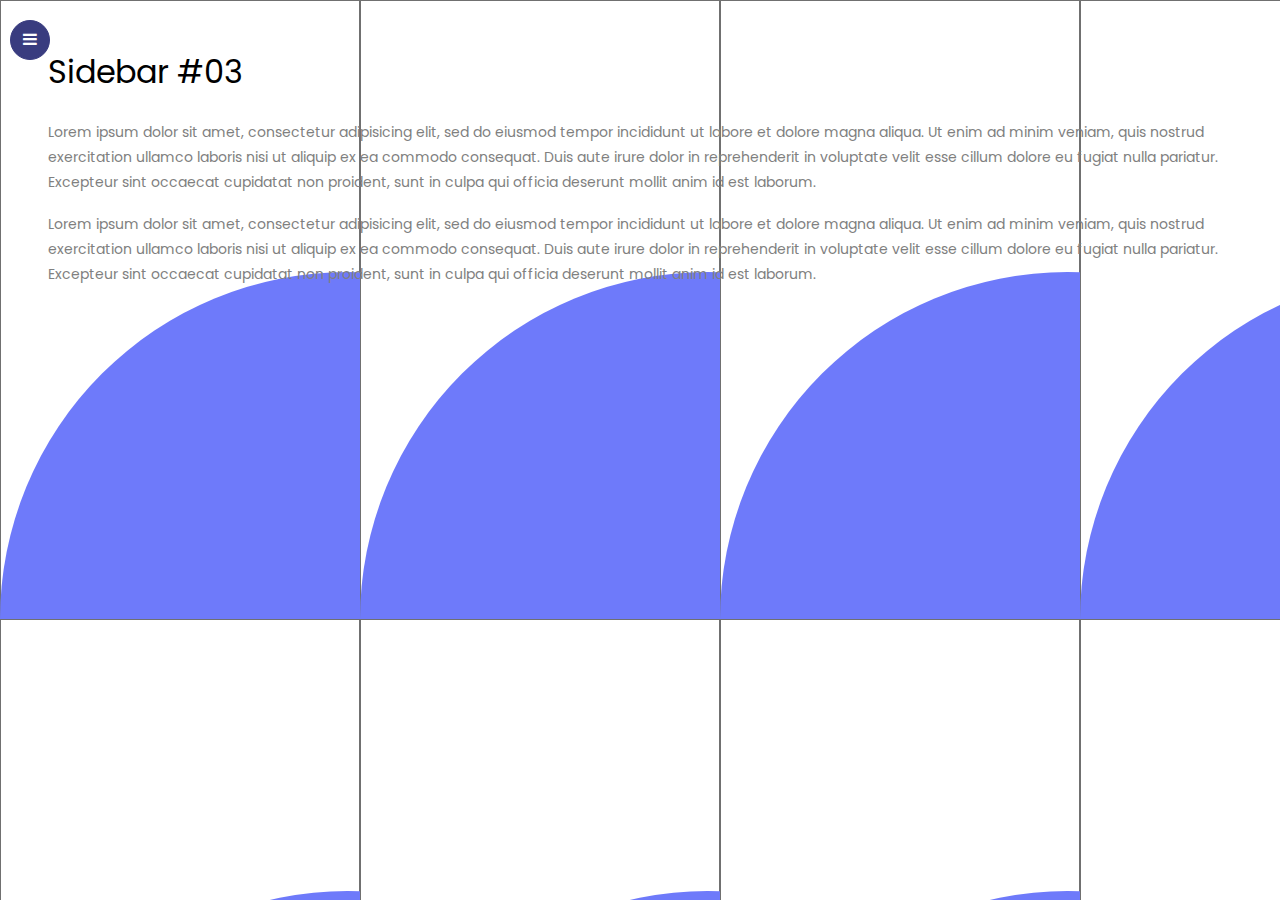
==== index.html @ e02fd2fc "Fixed background image" ====
<!doctype html>
<html lang="en">
	<head>
  		<title>Contact Detection</title>
		<meta charset="utf-8">
		<meta name="viewport" content="width=device-width, initial-scale=1, shrink-to-fit=no">

		<link href="https://fonts.googleapis.com/css?family=Poppins:300,400,500,600,700,800,900" rel="stylesheet">
			
		<link rel="stylesheet" href="https://stackpath.bootstrapcdn.com/font-awesome/4.7.0/css/font-awesome.min.css">
		<link rel="stylesheet" href="css/style.css">
  	</head>
  	<body >
		<div class="wrapper d-flex align-items-stretch">
			<nav id="sidebar" class="active">
				<div class="custom-menu">
					<button type="button" id="sidebarCollapse" class="btn btn-primary">
						<i class="fa fa-bars"></i>
						<span class="sr-only">Toggle Menu</span>
					</button>
				</div>
				<div class="p-4">
					<h1><a href="index.html" class="logo">Flash</a></h1>
					<ul class="list-unstyled components mb-5">
						<li class="active">
							<a href="#"><span class="fa fa-home mr-3"></span> Advisories </a>
						</li>
						<li>
							<a href="#"><span class="fa fa-user mr-3"></span> Check Contact</a>
						</li>
						<li>
						<a href="#"><span class="fa fa-briefcase mr-3"></span> Testing Eligibility </a>
						</li>
						<li>
						<a href="#"><span class="fa fa-sticky-note mr-3"></span> Follow up</a>
						</li>
						<li>
						<a href="#"><span class="fa fa-paper-plane mr-3"></span> About </a>
						</li>
					</ul>
					<div class="footer">
						<p><!-- Link back to Colorlib can't be removed. Template is licensed under CC BY 3.0. -->
								Copyright &copy;<script>document.write(new Date().getFullYear());</script> All rights reserved | This template is made with <i class="icon-heart" aria-hidden="true"></i> by <a href="https://colorlib.com" target="_blank">Colorlib.com</a>
								<!-- Link back to Colorlib can't be removed. Template is licensed under CC BY 3.0. --></p>
					</div>
				</div>
			</nav>

			<!-- Page Content  -->
			<div id="content" class="p-4 p-md-5 pt-5">
				<h2 class="mb-4">Sidebar #03</h2>
				<p>Lorem ipsum dolor sit amet, consectetur adipisicing elit, sed do eiusmod tempor incididunt ut labore et dolore magna aliqua. Ut enim ad minim veniam, quis nostrud exercitation ullamco laboris nisi ut aliquip ex ea commodo consequat. Duis aute irure dolor in reprehenderit in voluptate velit esse cillum dolore eu fugiat nulla pariatur. Excepteur sint occaecat cupidatat non proident, sunt in culpa qui officia deserunt mollit anim id est laborum.</p>
				<p>Lorem ipsum dolor sit amet, consectetur adipisicing elit, sed do eiusmod tempor incididunt ut labore et dolore magna aliqua. Ut enim ad minim veniam, quis nostrud exercitation ullamco laboris nisi ut aliquip ex ea commodo consequat. Duis aute irure dolor in reprehenderit in voluptate velit esse cillum dolore eu fugiat nulla pariatur. Excepteur sint occaecat cupidatat non proident, sunt in culpa qui officia deserunt mollit anim id est laborum.</p>
			</div>
		</div>

		<script src="js/jquery.min.js"></script>
		<script src="js/popper.js"></script>
		<script src="js/bootstrap.min.js"></script>
		<script src="js/main.js"></script>
  	</body>
</html>
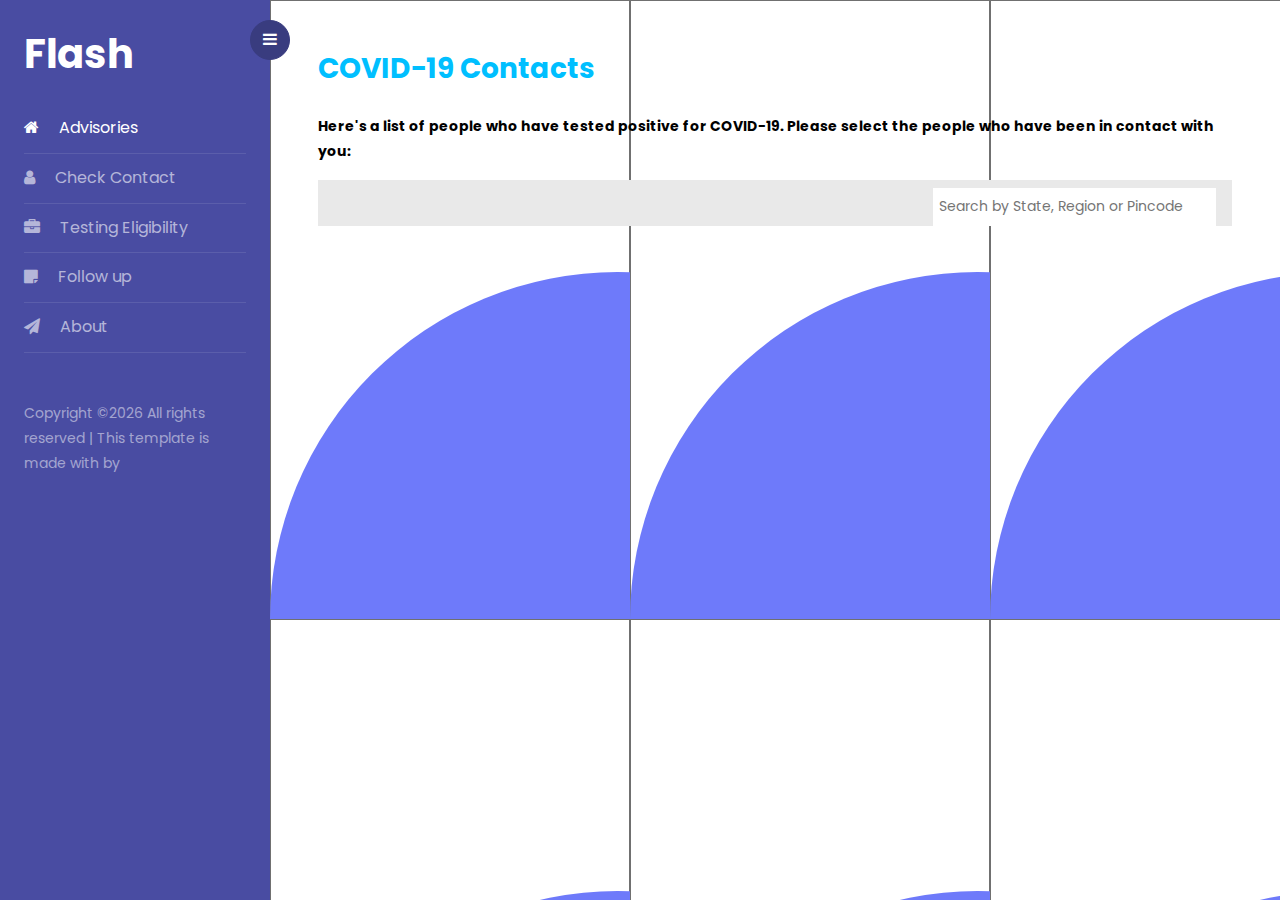
==== commit f2a61e3d: "Search" ====
--- a/index.html
+++ b/index.html
@@ -12,7 +12,7 @@
   	</head>
   	<body >
 		<div class="wrapper d-flex align-items-stretch">
-			<nav id="sidebar" class="active">
+			<nav id="sidebar" class="inactive">
 				<div class="custom-menu">
 					<button type="button" id="sidebarCollapse" class="btn btn-primary">
 						<i class="fa fa-bars"></i>
@@ -48,9 +48,11 @@
 
 			<!-- Page Content  -->
 			<div id="content" class="p-4 p-md-5 pt-5">
-				<h2 class="mb-4">Sidebar #03</h2>
-				<p>Lorem ipsum dolor sit amet, consectetur adipisicing elit, sed do eiusmod tempor incididunt ut labore et dolore magna aliqua. Ut enim ad minim veniam, quis nostrud exercitation ullamco laboris nisi ut aliquip ex ea commodo consequat. Duis aute irure dolor in reprehenderit in voluptate velit esse cillum dolore eu fugiat nulla pariatur. Excepteur sint occaecat cupidatat non proident, sunt in culpa qui officia deserunt mollit anim id est laborum.</p>
-				<p>Lorem ipsum dolor sit amet, consectetur adipisicing elit, sed do eiusmod tempor incididunt ut labore et dolore magna aliqua. Ut enim ad minim veniam, quis nostrud exercitation ullamco laboris nisi ut aliquip ex ea commodo consequat. Duis aute irure dolor in reprehenderit in voluptate velit esse cillum dolore eu fugiat nulla pariatur. Excepteur sint occaecat cupidatat non proident, sunt in culpa qui officia deserunt mollit anim id est laborum.</p>
+				<h3 class="mb-4" style="color:deepskyblue;font-weight:bold">COVID-19 Contacts</h3>
+				<p style="font-weight:bold;color:black">Here's a list of people who have tested positive for COVID-19. Please select the people who have been in contact with you:</p>
+				<div class="topnav">
+  <input type="text" placeholder="Search by State, Region or Pincode">
+</div>
 			</div>
 		</div>
 
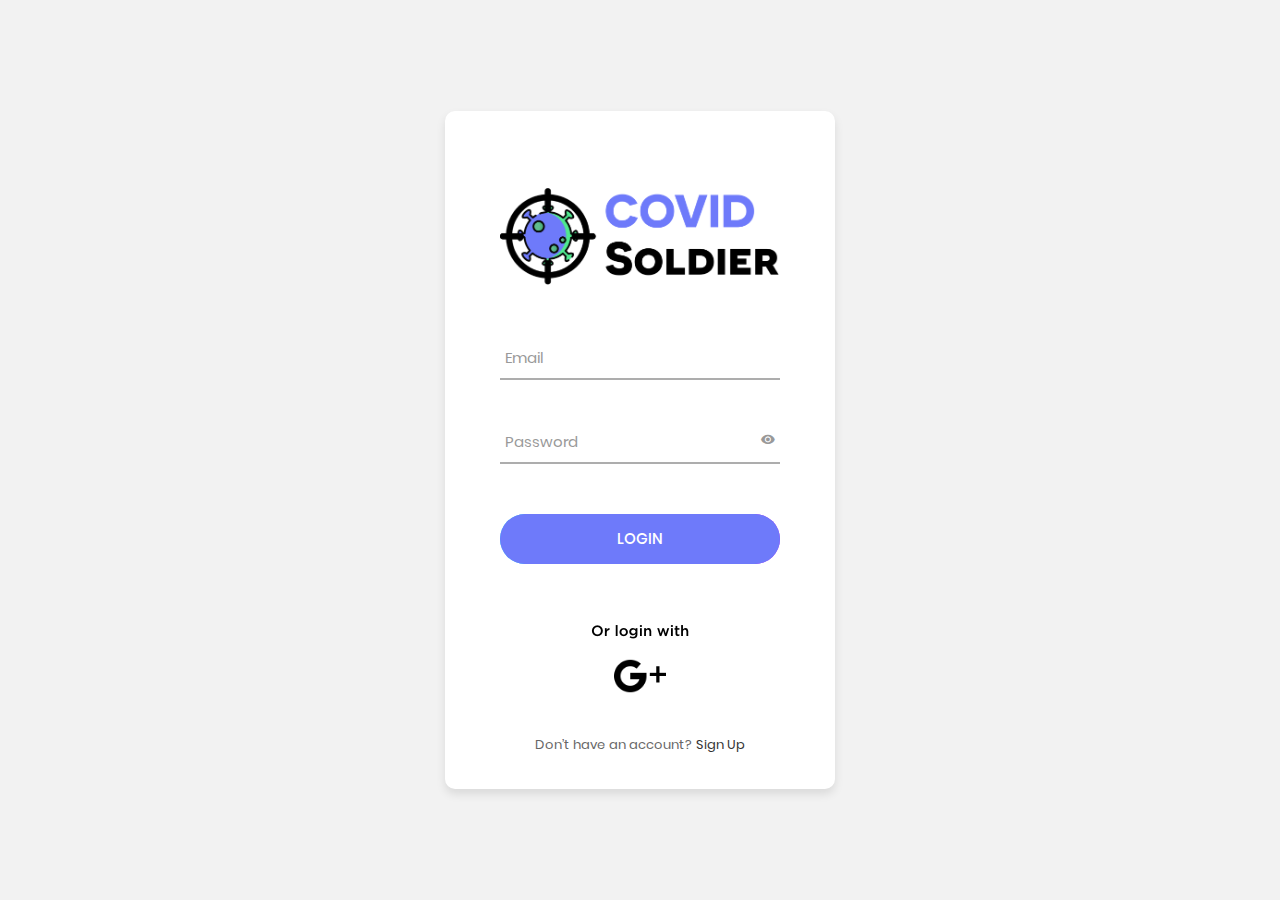
==== commit 87aedb4a: "LogIn and SignUp" ====
--- a/index.html
+++ b/index.html
@@ -1,64 +1,106 @@
-<!doctype html>
+<!DOCTYPE html>
 <html lang="en">
-	<head>
-  		<title>Contact Detection</title>
-		<meta charset="utf-8">
-		<meta name="viewport" content="width=device-width, initial-scale=1, shrink-to-fit=no">
+<head>
+	<title>Login V2</title>
+	<meta charset="UTF-8">
+	<meta name="viewport" content="width=device-width, initial-scale=1">
+<!--===============================================================================================-->	
+	<link rel="icon" type="image/png" href="images/icons/favicon.ico"/>
+<!--===============================================================================================-->
+	<link rel="stylesheet" type="text/css" href="vendor/bootstrap/css/bootstrap.min.css">
+<!--===============================================================================================-->
+	<link rel="stylesheet" type="text/css" href="fonts/font-awesome-4.7.0/css/font-awesome.min.css">
+<!--===============================================================================================-->
+	<link rel="stylesheet" type="text/css" href="fonts/iconic/css/material-design-iconic-font.min.css">
+<!--===============================================================================================-->
+	<link rel="stylesheet" type="text/css" href="vendor/animate/animate.css">
+<!--===============================================================================================-->	
+	<link rel="stylesheet" type="text/css" href="vendor/css-hamburgers/hamburgers.min.css">
+<!--===============================================================================================-->
+	<link rel="stylesheet" type="text/css" href="vendor/animsition/css/animsition.min.css">
+<!--===============================================================================================-->
+	<link rel="stylesheet" type="text/css" href="vendor/select2/select2.min.css">
+<!--===============================================================================================-->	
+	<link rel="stylesheet" type="text/css" href="vendor/daterangepicker/daterangepicker.css">
+<!--===============================================================================================-->
+	<link rel="stylesheet" type="text/css" href="css/util.css">
+	<link rel="stylesheet" type="text/css" href="css/main.css">
+<!--===============================================================================================-->
+</head>
+<body>
+	
+	<div class="limiter">
+		<div class="container-login100">
+			<div class="wrap-login100">
+				<form class="login100-form validate-form">
+					
+					<span class="login100-form-title p-b-48">
+						<img src="images/Logo 2.png" class="img-fluid" alt="Responsive image">
+					</span>
 
-		<link href="https://fonts.googleapis.com/css?family=Poppins:300,400,500,600,700,800,900" rel="stylesheet">
-			
-		<link rel="stylesheet" href="https://stackpath.bootstrapcdn.com/font-awesome/4.7.0/css/font-awesome.min.css">
-		<link rel="stylesheet" href="css/style.css">
-  	</head>
-  	<body >
-		<div class="wrapper d-flex align-items-stretch">
-			<nav id="sidebar" class="inactive">
-				<div class="custom-menu">
-					<button type="button" id="sidebarCollapse" class="btn btn-primary">
-						<i class="fa fa-bars"></i>
-						<span class="sr-only">Toggle Menu</span>
-					</button>
-				</div>
-				<div class="p-4">
-					<h1><a href="index.html" class="logo">Flash</a></h1>
-					<ul class="list-unstyled components mb-5">
-						<li class="active">
-							<a href="#"><span class="fa fa-home mr-3"></span> Advisories </a>
-						</li>
-						<li>
-							<a href="#"><span class="fa fa-user mr-3"></span> Check Contact</a>
-						</li>
-						<li>
-						<a href="#"><span class="fa fa-briefcase mr-3"></span> Testing Eligibility </a>
-						</li>
-						<li>
-						<a href="#"><span class="fa fa-sticky-note mr-3"></span> Follow up</a>
-						</li>
-						<li>
-						<a href="#"><span class="fa fa-paper-plane mr-3"></span> About </a>
-						</li>
-					</ul>
-					<div class="footer">
-						<p><!-- Link back to Colorlib can't be removed. Template is licensed under CC BY 3.0. -->
-								Copyright &copy;<script>document.write(new Date().getFullYear());</script> All rights reserved | This template is made with <i class="icon-heart" aria-hidden="true"></i> by <a href="https://colorlib.com" target="_blank">Colorlib.com</a>
-								<!-- Link back to Colorlib can't be removed. Template is licensed under CC BY 3.0. --></p>
+					<div class="wrap-input100 validate-input" data-validate = "Invalid Email Id ">
+						<input class="input100" type="text" name="email">
+						<span class="focus-input100" data-placeholder="Email"></span>
 					</div>
-				</div>
-			</nav>
 
-			<!-- Page Content  -->
-			<div id="content" class="p-4 p-md-5 pt-5">
-				<h3 class="mb-4" style="color:deepskyblue;font-weight:bold">COVID-19 Contacts</h3>
-				<p style="font-weight:bold;color:black">Here's a list of people who have tested positive for COVID-19. Please select the people who have been in contact with you:</p>
-				<div class="topnav">
-  <input type="text" placeholder="Search by State, Region or Pincode">
-</div>
+					<div class="wrap-input100 validate-input" data-validate="Invalid password">
+						<span class="btn-show-pass">
+							<i class="zmdi zmdi-eye"></i>
+						</span>
+						<input class="input100" type="password" name="pass">
+						<span class="focus-input100" data-placeholder="Password"></span>
+					</div>
+
+					<div class="container-login100-form-btn">
+						<div class="wrap-login100-form-btn">
+							<div class="login100-form-bgbtn"></div>
+							<button class="login100-form-btn vButton4">
+								Login
+							</button>
+						</div>
+						<span class="login100-form-title googleLogin">
+						<img src="images/Or login with.png" class="img-fluid" alt="Responsive image">
+					</span>
+					</div>
+				<div>
+				<span class="login100-form-title googleLogo">
+						<img src="images/google-plus.png" class="img-fluid" alt="Responsive image">
+					</span></div>
+					
+
+					<div class="text-center p-t-30">
+						<span class="txt1">
+							Don’t have an account?
+						</span>
+
+						<a class="txt2" href="signup.html">
+							Sign Up
+						</a>
+					</div>
+				</form>
 			</div>
 		</div>
+	</div>
+	
 
-		<script src="js/jquery.min.js"></script>
-		<script src="js/popper.js"></script>
-		<script src="js/bootstrap.min.js"></script>
-		<script src="js/main.js"></script>
-  	</body>
+	<div id="dropDownSelect1"></div>
+	
+<!--===============================================================================================-->
+	<script src="vendor/jquery/jquery-3.2.1.min.js"></script>
+<!--===============================================================================================-->
+	<script src="vendor/animsition/js/animsition.min.js"></script>
+<!--===============================================================================================-->
+	<script src="vendor/bootstrap/js/popper.js"></script>
+	<script src="vendor/bootstrap/js/bootstrap.min.js"></script>
+<!--===============================================================================================-->
+	<script src="vendor/select2/select2.min.js"></script>
+<!--===============================================================================================-->
+	<script src="vendor/daterangepicker/moment.min.js"></script>
+	<script src="vendor/daterangepicker/daterangepicker.js"></script>
+<!--===============================================================================================-->
+	<script src="vendor/countdowntime/countdowntime.js"></script>
+<!--===============================================================================================-->
+	<script src="js/main2.js"></script>
+
+</body>
 </html>--- a/fonts/iconic/css/material-design-iconic-font.min.css
+++ b/fonts/iconic/css/material-design-iconic-font.min.css
@@ -0,0 +1 @@
+@font-face{font-family:Material-Design-Iconic-Font;src:url(../fonts/Material-Design-Iconic-Font.woff2?v=2.2.0) format('woff2'),url(../fonts/Material-Design-Iconic-Font.woff?v=2.2.0) format('woff'),url(../fonts/Material-Design-Iconic-Font.ttf?v=2.2.0) format('truetype')}.zmdi{display:inline-block;font:normal normal normal 14px/1 'Material-Design-Iconic-Font';font-size:inherit;text-rendering:auto;-webkit-font-smoothing:antialiased;-moz-osx-font-smoothing:grayscale}.zmdi-hc-lg{font-size:1.33333333em;line-height:.75em;vertical-align:-15%}.zmdi-hc-2x{font-size:2em}.zmdi-hc-3x{font-size:3em}.zmdi-hc-4x{font-size:4em}.zmdi-hc-5x{font-size:5em}.zmdi-hc-fw{width:1.28571429em;text-align:center}.zmdi-hc-ul{padding-left:0;margin-left:2.14285714em;list-style-type:none}.zmdi-hc-ul>li{position:relative}.zmdi-hc-li{position:absolute;left:-2.14285714em;width:2.14285714em;top:.14285714em;text-align:center}.zmdi-hc-li.zmdi-hc-lg{left:-1.85714286em}.zmdi-hc-border{padding:.1em .25em;border:solid .1em #9e9e9e;border-radius:2px}.zmdi-hc-border-circle{padding:.1em .25em;border:solid .1em #9e9e9e;border-radius:50%}.zmdi.pull-left{float:left;margin-right:.15em}.zmdi.pull-right{float:right;margin-left:.15em}.zmdi-hc-spin{-webkit-animation:zmdi-spin 1.5s infinite linear;animation:zmdi-spin 1.5s infinite linear}.zmdi-hc-spin-reverse{-webkit-animation:zmdi-spin-reverse 1.5s infinite linear;animation:zmdi-spin-reverse 1.5s infinite linear}@-webkit-keyframes zmdi-spin{0%{-webkit-transform:rotate(0deg);transform:rotate(0deg)}100%{-webkit-transform:rotate(359deg);transform:rotate(359deg)}}@keyframes zmdi-spin{0%{-webkit-transform:rotate(0deg);transform:rotate(0deg)}100%{-webkit-transform:rotate(359deg);transform:rotate(359deg)}}@-webkit-keyframes zmdi-spin-reverse{0%{-webkit-transform:rotate(0deg);transform:rotate(0deg)}100%{-webkit-transform:rotate(-359deg);transform:rotate(-359deg)}}@keyframes zmdi-spin-reverse{0%{-webkit-transform:rotate(0deg);transform:rotate(0deg)}100%{-webkit-transform:rotate(-359deg);transform:rotate(-359deg)}}.zmdi-hc-rotate-90{-webkit-transform:rotate(90deg);-ms-transform:rotate(90deg);transform:rotate(90deg)}.zmdi-hc-rotate-180{-webkit-transform:rotate(180deg);-ms-transform:rotate(180deg);transform:rotate(180deg)}.zmdi-hc-rotate-270{-webkit-transform:rotate(270deg);-ms-transform:rotate(270deg);transform:rotate(270deg)}.zmdi-hc-flip-horizontal{-webkit-transform:scale(-1,1);-ms-transform:scale(-1,1);transform:scale(-1,1)}.zmdi-hc-flip-vertical{-webkit-transform:scale(1,-1);-ms-transform:scale(1,-1);transform:scale(1,-1)}.zmdi-hc-stack{position:relative;display:inline-block;width:2em;height:2em;line-height:2em;vertical-align:middle}.zmdi-hc-stack-1x,.zmdi-hc-stack-2x{position:absolute;left:0;width:100%;text-align:center}.zmdi-hc-stack-1x{line-height:inherit}.zmdi-hc-stack-2x{font-size:2em}.zmdi-hc-inverse{color:#fff}.zmdi-3d-rotation:before{content:'\f101'}.zmdi-airplane-off:before{content:'\f102'}.zmdi-airplane:before{content:'\f103'}.zmdi-album:before{content:'\f104'}.zmdi-archive:before{content:'\f105'}.zmdi-assignment-account:before{content:'\f106'}.zmdi-assignment-alert:before{content:'\f107'}.zmdi-assignment-check:before{content:'\f108'}.zmdi-assignment-o:before{content:'\f109'}.zmdi-assignment-return:before{content:'\f10a'}.zmdi-assignment-returned:before{content:'\f10b'}.zmdi-assignment:before{content:'\f10c'}.zmdi-attachment-alt:before{content:'\f10d'}.zmdi-attachment:before{content:'\f10e'}.zmdi-audio:before{content:'\f10f'}.zmdi-badge-check:before{content:'\f110'}.zmdi-balance-wallet:before{content:'\f111'}.zmdi-balance:before{content:'\f112'}.zmdi-battery-alert:before{content:'\f113'}.zmdi-battery-flash:before{content:'\f114'}.zmdi-battery-unknown:before{content:'\f115'}.zmdi-battery:before{content:'\f116'}.zmdi-bike:before{content:'\f117'}.zmdi-block-alt:before{content:'\f118'}.zmdi-block:before{content:'\f119'}.zmdi-boat:before{content:'\f11a'}.zmdi-book-image:before{content:'\f11b'}.zmdi-book:before{content:'\f11c'}.zmdi-bookmark-outline:before{content:'\f11d'}.zmdi-bookmark:before{content:'\f11e'}.zmdi-brush:before{content:'\f11f'}.zmdi-bug:before{content:'\f120'}.zmdi-bus:before{content:'\f121'}.zmdi-cake:before{content:'\f122'}.zmdi-car-taxi:before{content:'\f123'}.zmdi-car-wash:before{content:'\f124'}.zmdi-car:before{content:'\f125'}.zmdi-card-giftcard:before{content:'\f126'}.zmdi-card-membership:before{content:'\f127'}.zmdi-card-travel:before{content:'\f128'}.zmdi-card:before{content:'\f129'}.zmdi-case-check:before{content:'\f12a'}.zmdi-case-download:before{content:'\f12b'}.zmdi-case-play:before{content:'\f12c'}.zmdi-case:before{content:'\f12d'}.zmdi-cast-connected:before{content:'\f12e'}.zmdi-cast:before{content:'\f12f'}.zmdi-chart-donut:before{content:'\f130'}.zmdi-chart:before{content:'\f131'}.zmdi-city-alt:before{content:'\f132'}.zmdi-city:before{content:'\f133'}.zmdi-close-circle-o:before{content:'\f134'}.zmdi-close-circle:before{content:'\f135'}.zmdi-close:before{content:'\f136'}.zmdi-cocktail:before{content:'\f137'}.zmdi-code-setting:before{content:'\f138'}.zmdi-code-smartphone:before{content:'\f139'}.zmdi-code:before{content:'\f13a'}.zmdi-coffee:before{content:'\f13b'}.zmdi-collection-bookmark:before{content:'\f13c'}.zmdi-collection-case-play:before{content:'\f13d'}.zmdi-collection-folder-image:before{content:'\f13e'}.zmdi-collection-image-o:before{content:'\f13f'}.zmdi-collection-image:before{content:'\f140'}.zmdi-collection-item-1:before{content:'\f141'}.zmdi-collection-item-2:before{content:'\f142'}.zmdi-collection-item-3:before{content:'\f143'}.zmdi-collection-item-4:before{content:'\f144'}.zmdi-collection-item-5:before{content:'\f145'}.zmdi-collection-item-6:before{content:'\f146'}.zmdi-collection-item-7:before{content:'\f147'}.zmdi-collection-item-8:before{content:'\f148'}.zmdi-collection-item-9-plus:before{content:'\f149'}.zmdi-collection-item-9:before{content:'\f14a'}.zmdi-collection-item:before{content:'\f14b'}.zmdi-collection-music:before{content:'\f14c'}.zmdi-collection-pdf:before{content:'\f14d'}.zmdi-collection-plus:before{content:'\f14e'}.zmdi-collection-speaker:before{content:'\f14f'}.zmdi-collection-text:before{content:'\f150'}.zmdi-collection-video:before{content:'\f151'}.zmdi-compass:before{content:'\f152'}.zmdi-cutlery:before{content:'\f153'}.zmdi-delete:before{content:'\f154'}.zmdi-dialpad:before{content:'\f155'}.zmdi-dns:before{content:'\f156'}.zmdi-drink:before{content:'\f157'}.zmdi-edit:before{content:'\f158'}.zmdi-email-open:before{content:'\f159'}.zmdi-email:before{content:'\f15a'}.zmdi-eye-off:before{content:'\f15b'}.zmdi-eye:before{content:'\f15c'}.zmdi-eyedropper:before{content:'\f15d'}.zmdi-favorite-outline:before{content:'\f15e'}.zmdi-favorite:before{content:'\f15f'}.zmdi-filter-list:before{content:'\f160'}.zmdi-fire:before{content:'\f161'}.zmdi-flag:before{content:'\f162'}.zmdi-flare:before{content:'\f163'}.zmdi-flash-auto:before{content:'\f164'}.zmdi-flash-off:before{content:'\f165'}.zmdi-flash:before{content:'\f166'}.zmdi-flip:before{content:'\f167'}.zmdi-flower-alt:before{content:'\f168'}.zmdi-flower:before{content:'\f169'}.zmdi-font:before{content:'\f16a'}.zmdi-fullscreen-alt:before{content:'\f16b'}.zmdi-fullscreen-exit:before{content:'\f16c'}.zmdi-fullscreen:before{content:'\f16d'}.zmdi-functions:before{content:'\f16e'}.zmdi-gas-station:before{content:'\f16f'}.zmdi-gesture:before{content:'\f170'}.zmdi-globe-alt:before{content:'\f171'}.zmdi-globe-lock:before{content:'\f172'}.zmdi-globe:before{content:'\f173'}.zmdi-graduation-cap:before{content:'\f174'}.zmdi-home:before{content:'\f175'}.zmdi-hospital-alt:before{content:'\f176'}.zmdi-hospital:before{content:'\f177'}.zmdi-hotel:before{content:'\f178'}.zmdi-hourglass-alt:before{content:'\f179'}.zmdi-hourglass-outline:before{content:'\f17a'}.zmdi-hourglass:before{content:'\f17b'}.zmdi-http:before{content:'\f17c'}.zmdi-image-alt:before{content:'\f17d'}.zmdi-image-o:before{content:'\f17e'}.zmdi-image:before{content:'\f17f'}.zmdi-inbox:before{content:'\f180'}.zmdi-invert-colors-off:before{content:'\f181'}.zmdi-invert-colors:before{content:'\f182'}.zmdi-key:before{content:'\f183'}.zmdi-label-alt-outline:before{content:'\f184'}.zmdi-label-alt:before{content:'\f185'}.zmdi-label-heart:before{content:'\f186'}.zmdi-label:before{content:'\f187'}.zmdi-labels:before{content:'\f188'}.zmdi-lamp:before{content:'\f189'}.zmdi-landscape:before{content:'\f18a'}.zmdi-layers-off:before{content:'\f18b'}.zmdi-layers:before{content:'\f18c'}.zmdi-library:before{content:'\f18d'}.zmdi-link:before{content:'\f18e'}.zmdi-lock-open:before{content:'\f18f'}.zmdi-lock-outline:before{content:'\f190'}.zmdi-lock:before{content:'\f191'}.zmdi-mail-reply-all:before{content:'\f192'}.zmdi-mail-reply:before{content:'\f193'}.zmdi-mail-send:before{content:'\f194'}.zmdi-mall:before{content:'\f195'}.zmdi-map:before{content:'\f196'}.zmdi-menu:before{content:'\f197'}.zmdi-money-box:before{content:'\f198'}.zmdi-money-off:before{content:'\f199'}.zmdi-money:before{content:'\f19a'}.zmdi-more-vert:before{content:'\f19b'}.zmdi-more:before{content:'\f19c'}.zmdi-movie-alt:before{content:'\f19d'}.zmdi-movie:before{content:'\f19e'}.zmdi-nature-people:before{content:'\f19f'}.zmdi-nature:before{content:'\f1a0'}.zmdi-navigation:before{content:'\f1a1'}.zmdi-open-in-browser:before{content:'\f1a2'}.zmdi-open-in-new:before{content:'\f1a3'}.zmdi-palette:before{content:'\f1a4'}.zmdi-parking:before{content:'\f1a5'}.zmdi-pin-account:before{content:'\f1a6'}.zmdi-pin-assistant:before{content:'\f1a7'}.zmdi-pin-drop:before{content:'\f1a8'}.zmdi-pin-help:before{content:'\f1a9'}.zmdi-pin-off:before{content:'\f1aa'}.zmdi-pin:before{content:'\f1ab'}.zmdi-pizza:before{content:'\f1ac'}.zmdi-plaster:before{content:'\f1ad'}.zmdi-power-setting:before{content:'\f1ae'}.zmdi-power:before{content:'\f1af'}.zmdi-print:before{content:'\f1b0'}.zmdi-puzzle-piece:before{content:'\f1b1'}.zmdi-quote:before{content:'\f1b2'}.zmdi-railway:before{content:'\f1b3'}.zmdi-receipt:before{content:'\f1b4'}.zmdi-refresh-alt:before{content:'\f1b5'}.zmdi-refresh-sync-alert:before{content:'\f1b6'}.zmdi-refresh-sync-off:before{content:'\f1b7'}.zmdi-refresh-sync:before{content:'\f1b8'}.zmdi-refresh:before{content:'\f1b9'}.zmdi-roller:before{content:'\f1ba'}.zmdi-ruler:before{content:'\f1bb'}.zmdi-scissors:before{content:'\f1bc'}.zmdi-screen-rotation-lock:before{content:'\f1bd'}.zmdi-screen-rotation:before{content:'\f1be'}.zmdi-search-for:before{content:'\f1bf'}.zmdi-search-in-file:before{content:'\f1c0'}.zmdi-search-in-page:before{content:'\f1c1'}.zmdi-search-replace:before{content:'\f1c2'}.zmdi-search:before{content:'\f1c3'}.zmdi-seat:before{content:'\f1c4'}.zmdi-settings-square:before{content:'\f1c5'}.zmdi-settings:before{content:'\f1c6'}.zmdi-shield-check:before{content:'\f1c7'}.zmdi-shield-security:before{content:'\f1c8'}.zmdi-shopping-basket:before{content:'\f1c9'}.zmdi-shopping-cart-plus:before{content:'\f1ca'}.zmdi-shopping-cart:before{content:'\f1cb'}.zmdi-sign-in:before{content:'\f1cc'}.zmdi-sort-amount-asc:before{content:'\f1cd'}.zmdi-sort-amount-desc:before{content:'\f1ce'}.zmdi-sort-asc:before{content:'\f1cf'}.zmdi-sort-desc:before{content:'\f1d0'}.zmdi-spellcheck:before{content:'\f1d1'}.zmdi-storage:before{content:'\f1d2'}.zmdi-store-24:before{content:'\f1d3'}.zmdi-store:before{content:'\f1d4'}.zmdi-subway:before{content:'\f1d5'}.zmdi-sun:before{content:'\f1d6'}.zmdi-tab-unselected:before{content:'\f1d7'}.zmdi-tab:before{content:'\f1d8'}.zmdi-tag-close:before{content:'\f1d9'}.zmdi-tag-more:before{content:'\f1da'}.zmdi-tag:before{content:'\f1db'}.zmdi-thumb-down:before{content:'\f1dc'}.zmdi-thumb-up-down:before{content:'\f1dd'}.zmdi-thumb-up:before{content:'\f1de'}.zmdi-ticket-star:before{content:'\f1df'}.zmdi-toll:before{content:'\f1e0'}.zmdi-toys:before{content:'\f1e1'}.zmdi-traffic:before{content:'\f1e2'}.zmdi-translate:before{content:'\f1e3'}.zmdi-triangle-down:before{content:'\f1e4'}.zmdi-triangle-up:before{content:'\f1e5'}.zmdi-truck:before{content:'\f1e6'}.zmdi-turning-sign:before{content:'\f1e7'}.zmdi-wallpaper:before{content:'\f1e8'}.zmdi-washing-machine:before{content:'\f1e9'}.zmdi-window-maximize:before{content:'\f1ea'}.zmdi-window-minimize:before{content:'\f1eb'}.zmdi-window-restore:before{content:'\f1ec'}.zmdi-wrench:before{content:'\f1ed'}.zmdi-zoom-in:before{content:'\f1ee'}.zmdi-zoom-out:before{content:'\f1ef'}.zmdi-alert-circle-o:before{content:'\f1f0'}.zmdi-alert-circle:before{content:'\f1f1'}.zmdi-alert-octagon:before{content:'\f1f2'}.zmdi-alert-polygon:before{content:'\f1f3'}.zmdi-alert-triangle:before{content:'\f1f4'}.zmdi-help-outline:before{content:'\f1f5'}.zmdi-help:before{content:'\f1f6'}.zmdi-info-outline:before{content:'\f1f7'}.zmdi-info:before{content:'\f1f8'}.zmdi-notifications-active:before{content:'\f1f9'}.zmdi-notifications-add:before{content:'\f1fa'}.zmdi-notifications-none:before{content:'\f1fb'}.zmdi-notifications-off:before{content:'\f1fc'}.zmdi-notifications-paused:before{content:'\f1fd'}.zmdi-notifications:before{content:'\f1fe'}.zmdi-account-add:before{content:'\f1ff'}.zmdi-account-box-mail:before{content:'\f200'}.zmdi-account-box-o:before{content:'\f201'}.zmdi-account-box-phone:before{content:'\f202'}.zmdi-account-box:before{content:'\f203'}.zmdi-account-calendar:before{content:'\f204'}.zmdi-account-circle:before{content:'\f205'}.zmdi-account-o:before{content:'\f206'}.zmdi-account:before{content:'\f207'}.zmdi-accounts-add:before{content:'\f208'}.zmdi-accounts-alt:before{content:'\f209'}.zmdi-accounts-list-alt:before{content:'\f20a'}.zmdi-accounts-list:before{content:'\f20b'}.zmdi-accounts-outline:before{content:'\f20c'}.zmdi-accounts:before{content:'\f20d'}.zmdi-face:before{content:'\f20e'}.zmdi-female:before{content:'\f20f'}.zmdi-male-alt:before{content:'\f210'}.zmdi-male-female:before{content:'\f211'}.zmdi-male:before{content:'\f212'}.zmdi-mood-bad:before{content:'\f213'}.zmdi-mood:before{content:'\f214'}.zmdi-run:before{content:'\f215'}.zmdi-walk:before{content:'\f216'}.zmdi-cloud-box:before{content:'\f217'}.zmdi-cloud-circle:before{content:'\f218'}.zmdi-cloud-done:before{content:'\f219'}.zmdi-cloud-download:before{content:'\f21a'}.zmdi-cloud-off:before{content:'\f21b'}.zmdi-cloud-outline-alt:before{content:'\f21c'}.zmdi-cloud-outline:before{content:'\f21d'}.zmdi-cloud-upload:before{content:'\f21e'}.zmdi-cloud:before{content:'\f21f'}.zmdi-download:before{content:'\f220'}.zmdi-file-plus:before{content:'\f221'}.zmdi-file-text:before{content:'\f222'}.zmdi-file:before{content:'\f223'}.zmdi-folder-outline:before{content:'\f224'}.zmdi-folder-person:before{content:'\f225'}.zmdi-folder-star-alt:before{content:'\f226'}.zmdi-folder-star:before{content:'\f227'}.zmdi-folder:before{content:'\f228'}.zmdi-gif:before{content:'\f229'}.zmdi-upload:before{content:'\f22a'}.zmdi-border-all:before{content:'\f22b'}.zmdi-border-bottom:before{content:'\f22c'}.zmdi-border-clear:before{content:'\f22d'}.zmdi-border-color:before{content:'\f22e'}.zmdi-border-horizontal:before{content:'\f22f'}.zmdi-border-inner:before{content:'\f230'}.zmdi-border-left:before{content:'\f231'}.zmdi-border-outer:before{content:'\f232'}.zmdi-border-right:before{content:'\f233'}.zmdi-border-style:before{content:'\f234'}.zmdi-border-top:before{content:'\f235'}.zmdi-border-vertical:before{content:'\f236'}.zmdi-copy:before{content:'\f237'}.zmdi-crop:before{content:'\f238'}.zmdi-format-align-center:before{content:'\f239'}.zmdi-format-align-justify:before{content:'\f23a'}.zmdi-format-align-left:before{content:'\f23b'}.zmdi-format-align-right:before{content:'\f23c'}.zmdi-format-bold:before{content:'\f23d'}.zmdi-format-clear-all:before{content:'\f23e'}.zmdi-format-clear:before{content:'\f23f'}.zmdi-format-color-fill:before{content:'\f240'}.zmdi-format-color-reset:before{content:'\f241'}.zmdi-format-color-text:before{content:'\f242'}.zmdi-format-indent-decrease:before{content:'\f243'}.zmdi-format-indent-increase:before{content:'\f244'}.zmdi-format-italic:before{content:'\f245'}.zmdi-format-line-spacing:before{content:'\f246'}.zmdi-format-list-bulleted:before{content:'\f247'}.zmdi-format-list-numbered:before{content:'\f248'}.zmdi-format-ltr:before{content:'\f249'}.zmdi-format-rtl:before{content:'\f24a'}.zmdi-format-size:before{content:'\f24b'}.zmdi-format-strikethrough-s:before{content:'\f24c'}.zmdi-format-strikethrough:before{content:'\f24d'}.zmdi-format-subject:before{content:'\f24e'}.zmdi-format-underlined:before{content:'\f24f'}.zmdi-format-valign-bottom:before{content:'\f250'}.zmdi-format-valign-center:before{content:'\f251'}.zmdi-format-valign-top:before{content:'\f252'}.zmdi-redo:before{content:'\f253'}.zmdi-select-all:before{content:'\f254'}.zmdi-space-bar:before{content:'\f255'}.zmdi-text-format:before{content:'\f256'}.zmdi-transform:before{content:'\f257'}.zmdi-undo:before{content:'\f258'}.zmdi-wrap-text:before{content:'\f259'}.zmdi-comment-alert:before{content:'\f25a'}.zmdi-comment-alt-text:before{content:'\f25b'}.zmdi-comment-alt:before{content:'\f25c'}.zmdi-comment-edit:before{content:'\f25d'}.zmdi-comment-image:before{content:'\f25e'}.zmdi-comment-list:before{content:'\f25f'}.zmdi-comment-more:before{content:'\f260'}.zmdi-comment-outline:before{content:'\f261'}.zmdi-comment-text-alt:before{content:'\f262'}.zmdi-comment-text:before{content:'\f263'}.zmdi-comment-video:before{content:'\f264'}.zmdi-comment:before{content:'\f265'}.zmdi-comments:before{content:'\f266'}.zmdi-check-all:before{content:'\f267'}.zmdi-check-circle-u:before{content:'\f268'}.zmdi-check-circle:before{content:'\f269'}.zmdi-check-square:before{content:'\f26a'}.zmdi-check:before{content:'\f26b'}.zmdi-circle-o:before{content:'\f26c'}.zmdi-circle:before{content:'\f26d'}.zmdi-dot-circle-alt:before{content:'\f26e'}.zmdi-dot-circle:before{content:'\f26f'}.zmdi-minus-circle-outline:before{content:'\f270'}.zmdi-minus-circle:before{content:'\f271'}.zmdi-minus-square:before{content:'\f272'}.zmdi-minus:before{content:'\f273'}.zmdi-plus-circle-o-duplicate:before{content:'\f274'}.zmdi-plus-circle-o:before{content:'\f275'}.zmdi-plus-circle:before{content:'\f276'}.zmdi-plus-square:before{content:'\f277'}.zmdi-plus:before{content:'\f278'}.zmdi-square-o:before{content:'\f279'}.zmdi-star-circle:before{content:'\f27a'}.zmdi-star-half:before{content:'\f27b'}.zmdi-star-outline:before{content:'\f27c'}.zmdi-star:before{content:'\f27d'}.zmdi-bluetooth-connected:before{content:'\f27e'}.zmdi-bluetooth-off:before{content:'\f27f'}.zmdi-bluetooth-search:before{content:'\f280'}.zmdi-bluetooth-setting:before{content:'\f281'}.zmdi-bluetooth:before{content:'\f282'}.zmdi-camera-add:before{content:'\f283'}.zmdi-camera-alt:before{content:'\f284'}.zmdi-camera-bw:before{content:'\f285'}.zmdi-camera-front:before{content:'\f286'}.zmdi-camera-mic:before{content:'\f287'}.zmdi-camera-party-mode:before{content:'\f288'}.zmdi-camera-rear:before{content:'\f289'}.zmdi-camera-roll:before{content:'\f28a'}.zmdi-camera-switch:before{content:'\f28b'}.zmdi-camera:before{content:'\f28c'}.zmdi-card-alert:before{content:'\f28d'}.zmdi-card-off:before{content:'\f28e'}.zmdi-card-sd:before{content:'\f28f'}.zmdi-card-sim:before{content:'\f290'}.zmdi-desktop-mac:before{content:'\f291'}.zmdi-desktop-windows:before{content:'\f292'}.zmdi-device-hub:before{content:'\f293'}.zmdi-devices-off:before{content:'\f294'}.zmdi-devices:before{content:'\f295'}.zmdi-dock:before{content:'\f296'}.zmdi-floppy:before{content:'\f297'}.zmdi-gamepad:before{content:'\f298'}.zmdi-gps-dot:before{content:'\f299'}.zmdi-gps-off:before{content:'\f29a'}.zmdi-gps:before{content:'\f29b'}.zmdi-headset-mic:before{content:'\f29c'}.zmdi-headset:before{content:'\f29d'}.zmdi-input-antenna:before{content:'\f29e'}.zmdi-input-composite:before{content:'\f29f'}.zmdi-input-hdmi:before{content:'\f2a0'}.zmdi-input-power:before{content:'\f2a1'}.zmdi-input-svideo:before{content:'\f2a2'}.zmdi-keyboard-hide:before{content:'\f2a3'}.zmdi-keyboard:before{content:'\f2a4'}.zmdi-laptop-chromebook:before{content:'\f2a5'}.zmdi-laptop-mac:before{content:'\f2a6'}.zmdi-laptop:before{content:'\f2a7'}.zmdi-mic-off:before{content:'\f2a8'}.zmdi-mic-outline:before{content:'\f2a9'}.zmdi-mic-setting:before{content:'\f2aa'}.zmdi-mic:before{content:'\f2ab'}.zmdi-mouse:before{content:'\f2ac'}.zmdi-network-alert:before{content:'\f2ad'}.zmdi-network-locked:before{content:'\f2ae'}.zmdi-network-off:before{content:'\f2af'}.zmdi-network-outline:before{content:'\f2b0'}.zmdi-network-setting:before{content:'\f2b1'}.zmdi-network:before{content:'\f2b2'}.zmdi-phone-bluetooth:before{content:'\f2b3'}.zmdi-phone-end:before{content:'\f2b4'}.zmdi-phone-forwarded:before{content:'\f2b5'}.zmdi-phone-in-talk:before{content:'\f2b6'}.zmdi-phone-locked:before{content:'\f2b7'}.zmdi-phone-missed:before{content:'\f2b8'}.zmdi-phone-msg:before{content:'\f2b9'}.zmdi-phone-paused:before{content:'\f2ba'}.zmdi-phone-ring:before{content:'\f2bb'}.zmdi-phone-setting:before{content:'\f2bc'}.zmdi-phone-sip:before{content:'\f2bd'}.zmdi-phone:before{content:'\f2be'}.zmdi-portable-wifi-changes:before{content:'\f2bf'}.zmdi-portable-wifi-off:before{content:'\f2c0'}.zmdi-portable-wifi:before{content:'\f2c1'}.zmdi-radio:before{content:'\f2c2'}.zmdi-reader:before{content:'\f2c3'}.zmdi-remote-control-alt:before{content:'\f2c4'}.zmdi-remote-control:before{content:'\f2c5'}.zmdi-router:before{content:'\f2c6'}.zmdi-scanner:before{content:'\f2c7'}.zmdi-smartphone-android:before{content:'\f2c8'}.zmdi-smartphone-download:before{content:'\f2c9'}.zmdi-smartphone-erase:before{content:'\f2ca'}.zmdi-smartphone-info:before{content:'\f2cb'}.zmdi-smartphone-iphone:before{content:'\f2cc'}.zmdi-smartphone-landscape-lock:before{content:'\f2cd'}.zmdi-smartphone-landscape:before{content:'\f2ce'}.zmdi-smartphone-lock:before{content:'\f2cf'}.zmdi-smartphone-portrait-lock:before{content:'\f2d0'}.zmdi-smartphone-ring:before{content:'\f2d1'}.zmdi-smartphone-setting:before{content:'\f2d2'}.zmdi-smartphone-setup:before{content:'\f2d3'}.zmdi-smartphone:before{content:'\f2d4'}.zmdi-speaker:before{content:'\f2d5'}.zmdi-tablet-android:before{content:'\f2d6'}.zmdi-tablet-mac:before{content:'\f2d7'}.zmdi-tablet:before{content:'\f2d8'}.zmdi-tv-alt-play:before{content:'\f2d9'}.zmdi-tv-list:before{content:'\f2da'}.zmdi-tv-play:before{content:'\f2db'}.zmdi-tv:before{content:'\f2dc'}.zmdi-usb:before{content:'\f2dd'}.zmdi-videocam-off:before{content:'\f2de'}.zmdi-videocam-switch:before{content:'\f2df'}.zmdi-videocam:before{content:'\f2e0'}.zmdi-watch:before{content:'\f2e1'}.zmdi-wifi-alt-2:before{content:'\f2e2'}.zmdi-wifi-alt:before{content:'\f2e3'}.zmdi-wifi-info:before{content:'\f2e4'}.zmdi-wifi-lock:before{content:'\f2e5'}.zmdi-wifi-off:before{content:'\f2e6'}.zmdi-wifi-outline:before{content:'\f2e7'}.zmdi-wifi:before{content:'\f2e8'}.zmdi-arrow-left-bottom:before{content:'\f2e9'}.zmdi-arrow-left:before{content:'\f2ea'}.zmdi-arrow-merge:before{content:'\f2eb'}.zmdi-arrow-missed:before{content:'\f2ec'}.zmdi-arrow-right-top:before{content:'\f2ed'}.zmdi-arrow-right:before{content:'\f2ee'}.zmdi-arrow-split:before{content:'\f2ef'}.zmdi-arrows:before{content:'\f2f0'}.zmdi-caret-down-circle:before{content:'\f2f1'}.zmdi-caret-down:before{content:'\f2f2'}.zmdi-caret-left-circle:before{content:'\f2f3'}.zmdi-caret-left:before{content:'\f2f4'}.zmdi-caret-right-circle:before{content:'\f2f5'}.zmdi-caret-right:before{content:'\f2f6'}.zmdi-caret-up-circle:before{content:'\f2f7'}.zmdi-caret-up:before{content:'\f2f8'}.zmdi-chevron-down:before{content:'\f2f9'}.zmdi-chevron-left:before{content:'\f2fa'}.zmdi-chevron-right:before{content:'\f2fb'}.zmdi-chevron-up:before{content:'\f2fc'}.zmdi-forward:before{content:'\f2fd'}.zmdi-long-arrow-down:before{content:'\f2fe'}.zmdi-long-arrow-left:before{content:'\f2ff'}.zmdi-long-arrow-return:before{content:'\f300'}.zmdi-long-arrow-right:before{content:'\f301'}.zmdi-long-arrow-tab:before{content:'\f302'}.zmdi-long-arrow-up:before{content:'\f303'}.zmdi-rotate-ccw:before{content:'\f304'}.zmdi-rotate-cw:before{content:'\f305'}.zmdi-rotate-left:before{content:'\f306'}.zmdi-rotate-right:before{content:'\f307'}.zmdi-square-down:before{content:'\f308'}.zmdi-square-right:before{content:'\f309'}.zmdi-swap-alt:before{content:'\f30a'}.zmdi-swap-vertical-circle:before{content:'\f30b'}.zmdi-swap-vertical:before{content:'\f30c'}.zmdi-swap:before{content:'\f30d'}.zmdi-trending-down:before{content:'\f30e'}.zmdi-trending-flat:before{content:'\f30f'}.zmdi-trending-up:before{content:'\f310'}.zmdi-unfold-less:before{content:'\f311'}.zmdi-unfold-more:before{content:'\f312'}.zmdi-apps:before{content:'\f313'}.zmdi-grid-off:before{content:'\f314'}.zmdi-grid:before{content:'\f315'}.zmdi-view-agenda:before{content:'\f316'}.zmdi-view-array:before{content:'\f317'}.zmdi-view-carousel:before{content:'\f318'}.zmdi-view-column:before{content:'\f319'}.zmdi-view-comfy:before{content:'\f31a'}.zmdi-view-compact:before{content:'\f31b'}.zmdi-view-dashboard:before{content:'\f31c'}.zmdi-view-day:before{content:'\f31d'}.zmdi-view-headline:before{content:'\f31e'}.zmdi-view-list-alt:before{content:'\f31f'}.zmdi-view-list:before{content:'\f320'}.zmdi-view-module:before{content:'\f321'}.zmdi-view-quilt:before{content:'\f322'}.zmdi-view-stream:before{content:'\f323'}.zmdi-view-subtitles:before{content:'\f324'}.zmdi-view-toc:before{content:'\f325'}.zmdi-view-web:before{content:'\f326'}.zmdi-view-week:before{content:'\f327'}.zmdi-widgets:before{content:'\f328'}.zmdi-alarm-check:before{content:'\f329'}.zmdi-alarm-off:before{content:'\f32a'}.zmdi-alarm-plus:before{content:'\f32b'}.zmdi-alarm-snooze:before{content:'\f32c'}.zmdi-alarm:before{content:'\f32d'}.zmdi-calendar-alt:before{content:'\f32e'}.zmdi-calendar-check:before{content:'\f32f'}.zmdi-calendar-close:before{content:'\f330'}.zmdi-calendar-note:before{content:'\f331'}.zmdi-calendar:before{content:'\f332'}.zmdi-time-countdown:before{content:'\f333'}.zmdi-time-interval:before{content:'\f334'}.zmdi-time-restore-setting:before{content:'\f335'}.zmdi-time-restore:before{content:'\f336'}.zmdi-time:before{content:'\f337'}.zmdi-timer-off:before{content:'\f338'}.zmdi-timer:before{content:'\f339'}.zmdi-android-alt:before{content:'\f33a'}.zmdi-android:before{content:'\f33b'}.zmdi-apple:before{content:'\f33c'}.zmdi-behance:before{content:'\f33d'}.zmdi-codepen:before{content:'\f33e'}.zmdi-dribbble:before{content:'\f33f'}.zmdi-dropbox:before{content:'\f340'}.zmdi-evernote:before{content:'\f341'}.zmdi-facebook-box:before{content:'\f342'}.zmdi-facebook:before{content:'\f343'}.zmdi-github-box:before{content:'\f344'}.zmdi-github:before{content:'\f345'}.zmdi-google-drive:before{content:'\f346'}.zmdi-google-earth:before{content:'\f347'}.zmdi-google-glass:before{content:'\f348'}.zmdi-google-maps:before{content:'\f349'}.zmdi-google-pages:before{content:'\f34a'}.zmdi-google-play:before{content:'\f34b'}.zmdi-google-plus-box:before{content:'\f34c'}.zmdi-google-plus:before{content:'\f34d'}.zmdi-google:before{content:'\f34e'}.zmdi-instagram:before{content:'\f34f'}.zmdi-language-css3:before{content:'\f350'}.zmdi-language-html5:before{content:'\f351'}.zmdi-language-javascript:before{content:'\f352'}.zmdi-language-python-alt:before{content:'\f353'}.zmdi-language-python:before{content:'\f354'}.zmdi-lastfm:before{content:'\f355'}.zmdi-linkedin-box:before{content:'\f356'}.zmdi-paypal:before{content:'\f357'}.zmdi-pinterest-box:before{content:'\f358'}.zmdi-pocket:before{content:'\f359'}.zmdi-polymer:before{content:'\f35a'}.zmdi-share:before{content:'\f35b'}.zmdi-stackoverflow:before{content:'\f35c'}.zmdi-steam-square:before{content:'\f35d'}.zmdi-steam:before{content:'\f35e'}.zmdi-twitter-box:before{content:'\f35f'}.zmdi-twitter:before{content:'\f360'}.zmdi-vk:before{content:'\f361'}.zmdi-wikipedia:before{content:'\f362'}.zmdi-windows:before{content:'\f363'}.zmdi-aspect-ratio-alt:before{content:'\f364'}.zmdi-aspect-ratio:before{content:'\f365'}.zmdi-blur-circular:before{content:'\f366'}.zmdi-blur-linear:before{content:'\f367'}.zmdi-blur-off:before{content:'\f368'}.zmdi-blur:before{content:'\f369'}.zmdi-brightness-2:before{content:'\f36a'}.zmdi-brightness-3:before{content:'\f36b'}.zmdi-brightness-4:before{content:'\f36c'}.zmdi-brightness-5:before{content:'\f36d'}.zmdi-brightness-6:before{content:'\f36e'}.zmdi-brightness-7:before{content:'\f36f'}.zmdi-brightness-auto:before{content:'\f370'}.zmdi-brightness-setting:before{content:'\f371'}.zmdi-broken-image:before{content:'\f372'}.zmdi-center-focus-strong:before{content:'\f373'}.zmdi-center-focus-weak:before{content:'\f374'}.zmdi-compare:before{content:'\f375'}.zmdi-crop-16-9:before{content:'\f376'}.zmdi-crop-3-2:before{content:'\f377'}.zmdi-crop-5-4:before{content:'\f378'}.zmdi-crop-7-5:before{content:'\f379'}.zmdi-crop-din:before{content:'\f37a'}.zmdi-crop-free:before{content:'\f37b'}.zmdi-crop-landscape:before{content:'\f37c'}.zmdi-crop-portrait:before{content:'\f37d'}.zmdi-crop-square:before{content:'\f37e'}.zmdi-exposure-alt:before{content:'\f37f'}.zmdi-exposure:before{content:'\f380'}.zmdi-filter-b-and-w:before{content:'\f381'}.zmdi-filter-center-focus:before{content:'\f382'}.zmdi-filter-frames:before{content:'\f383'}.zmdi-filter-tilt-shift:before{content:'\f384'}.zmdi-gradient:before{content:'\f385'}.zmdi-grain:before{content:'\f386'}.zmdi-graphic-eq:before{content:'\f387'}.zmdi-hdr-off:before{content:'\f388'}.zmdi-hdr-strong:before{content:'\f389'}.zmdi-hdr-weak:before{content:'\f38a'}.zmdi-hdr:before{content:'\f38b'}.zmdi-iridescent:before{content:'\f38c'}.zmdi-leak-off:before{content:'\f38d'}.zmdi-leak:before{content:'\f38e'}.zmdi-looks:before{content:'\f38f'}.zmdi-loupe:before{content:'\f390'}.zmdi-panorama-horizontal:before{content:'\f391'}.zmdi-panorama-vertical:before{content:'\f392'}.zmdi-panorama-wide-angle:before{content:'\f393'}.zmdi-photo-size-select-large:before{content:'\f394'}.zmdi-photo-size-select-small:before{content:'\f395'}.zmdi-picture-in-picture:before{content:'\f396'}.zmdi-slideshow:before{content:'\f397'}.zmdi-texture:before{content:'\f398'}.zmdi-tonality:before{content:'\f399'}.zmdi-vignette:before{content:'\f39a'}.zmdi-wb-auto:before{content:'\f39b'}.zmdi-eject-alt:before{content:'\f39c'}.zmdi-eject:before{content:'\f39d'}.zmdi-equalizer:before{content:'\f39e'}.zmdi-fast-forward:before{content:'\f39f'}.zmdi-fast-rewind:before{content:'\f3a0'}.zmdi-forward-10:before{content:'\f3a1'}.zmdi-forward-30:before{content:'\f3a2'}.zmdi-forward-5:before{content:'\f3a3'}.zmdi-hearing:before{content:'\f3a4'}.zmdi-pause-circle-outline:before{content:'\f3a5'}.zmdi-pause-circle:before{content:'\f3a6'}.zmdi-pause:before{content:'\f3a7'}.zmdi-play-circle-outline:before{content:'\f3a8'}.zmdi-play-circle:before{content:'\f3a9'}.zmdi-play:before{content:'\f3aa'}.zmdi-playlist-audio:before{content:'\f3ab'}.zmdi-playlist-plus:before{content:'\f3ac'}.zmdi-repeat-one:before{content:'\f3ad'}.zmdi-repeat:before{content:'\f3ae'}.zmdi-replay-10:before{content:'\f3af'}.zmdi-replay-30:before{content:'\f3b0'}.zmdi-replay-5:before{content:'\f3b1'}.zmdi-replay:before{content:'\f3b2'}.zmdi-shuffle:before{content:'\f3b3'}.zmdi-skip-next:before{content:'\f3b4'}.zmdi-skip-previous:before{content:'\f3b5'}.zmdi-stop:before{content:'\f3b6'}.zmdi-surround-sound:before{content:'\f3b7'}.zmdi-tune:before{content:'\f3b8'}.zmdi-volume-down:before{content:'\f3b9'}.zmdi-volume-mute:before{content:'\f3ba'}.zmdi-volume-off:before{content:'\f3bb'}.zmdi-volume-up:before{content:'\f3bc'}.zmdi-n-1-square:before{content:'\f3bd'}.zmdi-n-2-square:before{content:'\f3be'}.zmdi-n-3-square:before{content:'\f3bf'}.zmdi-n-4-square:before{content:'\f3c0'}.zmdi-n-5-square:before{content:'\f3c1'}.zmdi-n-6-square:before{content:'\f3c2'}.zmdi-neg-1:before{content:'\f3c3'}.zmdi-neg-2:before{content:'\f3c4'}.zmdi-plus-1:before{content:'\f3c5'}.zmdi-plus-2:before{content:'\f3c6'}.zmdi-sec-10:before{content:'\f3c7'}.zmdi-sec-3:before{content:'\f3c8'}.zmdi-zero:before{content:'\f3c9'}.zmdi-airline-seat-flat-angled:before{content:'\f3ca'}.zmdi-airline-seat-flat:before{content:'\f3cb'}.zmdi-airline-seat-individual-suite:before{content:'\f3cc'}.zmdi-airline-seat-legroom-extra:before{content:'\f3cd'}.zmdi-airline-seat-legroom-normal:before{content:'\f3ce'}.zmdi-airline-seat-legroom-reduced:before{content:'\f3cf'}.zmdi-airline-seat-recline-extra:before{content:'\f3d0'}.zmdi-airline-seat-recline-normal:before{content:'\f3d1'}.zmdi-airplay:before{content:'\f3d2'}.zmdi-closed-caption:before{content:'\f3d3'}.zmdi-confirmation-number:before{content:'\f3d4'}.zmdi-developer-board:before{content:'\f3d5'}.zmdi-disc-full:before{content:'\f3d6'}.zmdi-explicit:before{content:'\f3d7'}.zmdi-flight-land:before{content:'\f3d8'}.zmdi-flight-takeoff:before{content:'\f3d9'}.zmdi-flip-to-back:before{content:'\f3da'}.zmdi-flip-to-front:before{content:'\f3db'}.zmdi-group-work:before{content:'\f3dc'}.zmdi-hd:before{content:'\f3dd'}.zmdi-hq:before{content:'\f3de'}.zmdi-markunread-mailbox:before{content:'\f3df'}.zmdi-memory:before{content:'\f3e0'}.zmdi-nfc:before{content:'\f3e1'}.zmdi-play-for-work:before{content:'\f3e2'}.zmdi-power-input:before{content:'\f3e3'}.zmdi-present-to-all:before{content:'\f3e4'}.zmdi-satellite:before{content:'\f3e5'}.zmdi-tap-and-play:before{content:'\f3e6'}.zmdi-vibration:before{content:'\f3e7'}.zmdi-voicemail:before{content:'\f3e8'}.zmdi-group:before{content:'\f3e9'}.zmdi-rss:before{content:'\f3ea'}.zmdi-shape:before{content:'\f3eb'}.zmdi-spinner:before{content:'\f3ec'}.zmdi-ungroup:before{content:'\f3ed'}.zmdi-500px:before{content:'\f3ee'}.zmdi-8tracks:before{content:'\f3ef'}.zmdi-amazon:before{content:'\f3f0'}.zmdi-blogger:before{content:'\f3f1'}.zmdi-delicious:before{content:'\f3f2'}.zmdi-disqus:before{content:'\f3f3'}.zmdi-flattr:before{content:'\f3f4'}.zmdi-flickr:before{content:'\f3f5'}.zmdi-github-alt:before{content:'\f3f6'}.zmdi-google-old:before{content:'\f3f7'}.zmdi-linkedin:before{content:'\f3f8'}.zmdi-odnoklassniki:before{content:'\f3f9'}.zmdi-outlook:before{content:'\f3fa'}.zmdi-paypal-alt:before{content:'\f3fb'}.zmdi-pinterest:before{content:'\f3fc'}.zmdi-playstation:before{content:'\f3fd'}.zmdi-reddit:before{content:'\f3fe'}.zmdi-skype:before{content:'\f3ff'}.zmdi-slideshare:before{content:'\f400'}.zmdi-soundcloud:before{content:'\f401'}.zmdi-tumblr:before{content:'\f402'}.zmdi-twitch:before{content:'\f403'}.zmdi-vimeo:before{content:'\f404'}.zmdi-whatsapp:before{content:'\f405'}.zmdi-xbox:before{content:'\f406'}.zmdi-yahoo:before{content:'\f407'}.zmdi-youtube-play:before{content:'\f408'}.zmdi-youtube:before{content:'\f409'}.zmdi-3d-rotation:before{content:'\f101'}.zmdi-airplane-off:before{content:'\f102'}.zmdi-airplane:before{content:'\f103'}.zmdi-album:before{content:'\f104'}.zmdi-archive:before{content:'\f105'}.zmdi-assignment-account:before{content:'\f106'}.zmdi-assignment-alert:before{content:'\f107'}.zmdi-assignment-check:before{content:'\f108'}.zmdi-assignment-o:before{content:'\f109'}.zmdi-assignment-return:before{content:'\f10a'}.zmdi-assignment-returned:before{content:'\f10b'}.zmdi-assignment:before{content:'\f10c'}.zmdi-attachment-alt:before{content:'\f10d'}.zmdi-attachment:before{content:'\f10e'}.zmdi-audio:before{content:'\f10f'}.zmdi-badge-check:before{content:'\f110'}.zmdi-balance-wallet:before{content:'\f111'}.zmdi-balance:before{content:'\f112'}.zmdi-battery-alert:before{content:'\f113'}.zmdi-battery-flash:before{content:'\f114'}.zmdi-battery-unknown:before{content:'\f115'}.zmdi-battery:before{content:'\f116'}.zmdi-bike:before{content:'\f117'}.zmdi-block-alt:before{content:'\f118'}.zmdi-block:before{content:'\f119'}.zmdi-boat:before{content:'\f11a'}.zmdi-book-image:before{content:'\f11b'}.zmdi-book:before{content:'\f11c'}.zmdi-bookmark-outline:before{content:'\f11d'}.zmdi-bookmark:before{content:'\f11e'}.zmdi-brush:before{content:'\f11f'}.zmdi-bug:before{content:'\f120'}.zmdi-bus:before{content:'\f121'}.zmdi-cake:before{content:'\f122'}.zmdi-car-taxi:before{content:'\f123'}.zmdi-car-wash:before{content:'\f124'}.zmdi-car:before{content:'\f125'}.zmdi-card-giftcard:before{content:'\f126'}.zmdi-card-membership:before{content:'\f127'}.zmdi-card-travel:before{content:'\f128'}.zmdi-card:before{content:'\f129'}.zmdi-case-check:before{content:'\f12a'}.zmdi-case-download:before{content:'\f12b'}.zmdi-case-play:before{content:'\f12c'}.zmdi-case:before{content:'\f12d'}.zmdi-cast-connected:before{content:'\f12e'}.zmdi-cast:before{content:'\f12f'}.zmdi-chart-donut:before{content:'\f130'}.zmdi-chart:before{content:'\f131'}.zmdi-city-alt:before{content:'\f132'}.zmdi-city:before{content:'\f133'}.zmdi-close-circle-o:before{content:'\f134'}.zmdi-close-circle:before{content:'\f135'}.zmdi-close:before{content:'\f136'}.zmdi-cocktail:before{content:'\f137'}.zmdi-code-setting:before{content:'\f138'}.zmdi-code-smartphone:before{content:'\f139'}.zmdi-code:before{content:'\f13a'}.zmdi-coffee:before{content:'\f13b'}.zmdi-collection-bookmark:before{content:'\f13c'}.zmdi-collection-case-play:before{content:'\f13d'}.zmdi-collection-folder-image:before{content:'\f13e'}.zmdi-collection-image-o:before{content:'\f13f'}.zmdi-collection-image:before{content:'\f140'}.zmdi-collection-item-1:before{content:'\f141'}.zmdi-collection-item-2:before{content:'\f142'}.zmdi-collection-item-3:before{content:'\f143'}.zmdi-collection-item-4:before{content:'\f144'}.zmdi-collection-item-5:before{content:'\f145'}.zmdi-collection-item-6:before{content:'\f146'}.zmdi-collection-item-7:before{content:'\f147'}.zmdi-collection-item-8:before{content:'\f148'}.zmdi-collection-item-9-plus:before{content:'\f149'}.zmdi-collection-item-9:before{content:'\f14a'}.zmdi-collection-item:before{content:'\f14b'}.zmdi-collection-music:before{content:'\f14c'}.zmdi-collection-pdf:before{content:'\f14d'}.zmdi-collection-plus:before{content:'\f14e'}.zmdi-collection-speaker:before{content:'\f14f'}.zmdi-collection-text:before{content:'\f150'}.zmdi-collection-video:before{content:'\f151'}.zmdi-compass:before{content:'\f152'}.zmdi-cutlery:before{content:'\f153'}.zmdi-delete:before{content:'\f154'}.zmdi-dialpad:before{content:'\f155'}.zmdi-dns:before{content:'\f156'}.zmdi-drink:before{content:'\f157'}.zmdi-edit:before{content:'\f158'}.zmdi-email-open:before{content:'\f159'}.zmdi-email:before{content:'\f15a'}.zmdi-eye-off:before{content:'\f15b'}.zmdi-eye:before{content:'\f15c'}.zmdi-eyedropper:before{content:'\f15d'}.zmdi-favorite-outline:before{content:'\f15e'}.zmdi-favorite:before{content:'\f15f'}.zmdi-filter-list:before{content:'\f160'}.zmdi-fire:before{content:'\f161'}.zmdi-flag:before{content:'\f162'}.zmdi-flare:before{content:'\f163'}.zmdi-flash-auto:before{content:'\f164'}.zmdi-flash-off:before{content:'\f165'}.zmdi-flash:before{content:'\f166'}.zmdi-flip:before{content:'\f167'}.zmdi-flower-alt:before{content:'\f168'}.zmdi-flower:before{content:'\f169'}.zmdi-font:before{content:'\f16a'}.zmdi-fullscreen-alt:before{content:'\f16b'}.zmdi-fullscreen-exit:before{content:'\f16c'}.zmdi-fullscreen:before{content:'\f16d'}.zmdi-functions:before{content:'\f16e'}.zmdi-gas-station:before{content:'\f16f'}.zmdi-gesture:before{content:'\f170'}.zmdi-globe-alt:before{content:'\f171'}.zmdi-globe-lock:before{content:'\f172'}.zmdi-globe:before{content:'\f173'}.zmdi-graduation-cap:before{content:'\f174'}.zmdi-home:before{content:'\f175'}.zmdi-hospital-alt:before{content:'\f176'}.zmdi-hospital:before{content:'\f177'}.zmdi-hotel:before{content:'\f178'}.zmdi-hourglass-alt:before{content:'\f179'}.zmdi-hourglass-outline:before{content:'\f17a'}.zmdi-hourglass:before{content:'\f17b'}.zmdi-http:before{content:'\f17c'}.zmdi-image-alt:before{content:'\f17d'}.zmdi-image-o:before{content:'\f17e'}.zmdi-image:before{content:'\f17f'}.zmdi-inbox:before{content:'\f180'}.zmdi-invert-colors-off:before{content:'\f181'}.zmdi-invert-colors:before{content:'\f182'}.zmdi-key:before{content:'\f183'}.zmdi-label-alt-outline:before{content:'\f184'}.zmdi-label-alt:before{content:'\f185'}.zmdi-label-heart:before{content:'\f186'}.zmdi-label:before{content:'\f187'}.zmdi-labels:before{content:'\f188'}.zmdi-lamp:before{content:'\f189'}.zmdi-landscape:before{content:'\f18a'}.zmdi-layers-off:before{content:'\f18b'}.zmdi-layers:before{content:'\f18c'}.zmdi-library:before{content:'\f18d'}.zmdi-link:before{content:'\f18e'}.zmdi-lock-open:before{content:'\f18f'}.zmdi-lock-outline:before{content:'\f190'}.zmdi-lock:before{content:'\f191'}.zmdi-mail-reply-all:before{content:'\f192'}.zmdi-mail-reply:before{content:'\f193'}.zmdi-mail-send:before{content:'\f194'}.zmdi-mall:before{content:'\f195'}.zmdi-map:before{content:'\f196'}.zmdi-menu:before{content:'\f197'}.zmdi-money-box:before{content:'\f198'}.zmdi-money-off:before{content:'\f199'}.zmdi-money:before{content:'\f19a'}.zmdi-more-vert:before{content:'\f19b'}.zmdi-more:before{content:'\f19c'}.zmdi-movie-alt:before{content:'\f19d'}.zmdi-movie:before{content:'\f19e'}.zmdi-nature-people:before{content:'\f19f'}.zmdi-nature:before{content:'\f1a0'}.zmdi-navigation:before{content:'\f1a1'}.zmdi-open-in-browser:before{content:'\f1a2'}.zmdi-open-in-new:before{content:'\f1a3'}.zmdi-palette:before{content:'\f1a4'}.zmdi-parking:before{content:'\f1a5'}.zmdi-pin-account:before{content:'\f1a6'}.zmdi-pin-assistant:before{content:'\f1a7'}.zmdi-pin-drop:before{content:'\f1a8'}.zmdi-pin-help:before{content:'\f1a9'}.zmdi-pin-off:before{content:'\f1aa'}.zmdi-pin:before{content:'\f1ab'}.zmdi-pizza:before{content:'\f1ac'}.zmdi-plaster:before{content:'\f1ad'}.zmdi-power-setting:before{content:'\f1ae'}.zmdi-power:before{content:'\f1af'}.zmdi-print:before{content:'\f1b0'}.zmdi-puzzle-piece:before{content:'\f1b1'}.zmdi-quote:before{content:'\f1b2'}.zmdi-railway:before{content:'\f1b3'}.zmdi-receipt:before{content:'\f1b4'}.zmdi-refresh-alt:before{content:'\f1b5'}.zmdi-refresh-sync-alert:before{content:'\f1b6'}.zmdi-refresh-sync-off:before{content:'\f1b7'}.zmdi-refresh-sync:before{content:'\f1b8'}.zmdi-refresh:before{content:'\f1b9'}.zmdi-roller:before{content:'\f1ba'}.zmdi-ruler:before{content:'\f1bb'}.zmdi-scissors:before{content:'\f1bc'}.zmdi-screen-rotation-lock:before{content:'\f1bd'}.zmdi-screen-rotation:before{content:'\f1be'}.zmdi-search-for:before{content:'\f1bf'}.zmdi-search-in-file:before{content:'\f1c0'}.zmdi-search-in-page:before{content:'\f1c1'}.zmdi-search-replace:before{content:'\f1c2'}.zmdi-search:before{content:'\f1c3'}.zmdi-seat:before{content:'\f1c4'}.zmdi-settings-square:before{content:'\f1c5'}.zmdi-settings:before{content:'\f1c6'}.zmdi-shield-check:before{content:'\f1c7'}.zmdi-shield-security:before{content:'\f1c8'}.zmdi-shopping-basket:before{content:'\f1c9'}.zmdi-shopping-cart-plus:before{content:'\f1ca'}.zmdi-shopping-cart:before{content:'\f1cb'}.zmdi-sign-in:before{content:'\f1cc'}.zmdi-sort-amount-asc:before{content:'\f1cd'}.zmdi-sort-amount-desc:before{content:'\f1ce'}.zmdi-sort-asc:before{content:'\f1cf'}.zmdi-sort-desc:before{content:'\f1d0'}.zmdi-spellcheck:before{content:'\f1d1'}.zmdi-storage:before{content:'\f1d2'}.zmdi-store-24:before{content:'\f1d3'}.zmdi-store:before{content:'\f1d4'}.zmdi-subway:before{content:'\f1d5'}.zmdi-sun:before{content:'\f1d6'}.zmdi-tab-unselected:before{content:'\f1d7'}.zmdi-tab:before{content:'\f1d8'}.zmdi-tag-close:before{content:'\f1d9'}.zmdi-tag-more:before{content:'\f1da'}.zmdi-tag:before{content:'\f1db'}.zmdi-thumb-down:before{content:'\f1dc'}.zmdi-thumb-up-down:before{content:'\f1dd'}.zmdi-thumb-up:before{content:'\f1de'}.zmdi-ticket-star:before{content:'\f1df'}.zmdi-toll:before{content:'\f1e0'}.zmdi-toys:before{content:'\f1e1'}.zmdi-traffic:before{content:'\f1e2'}.zmdi-translate:before{content:'\f1e3'}.zmdi-triangle-down:before{content:'\f1e4'}.zmdi-triangle-up:before{content:'\f1e5'}.zmdi-truck:before{content:'\f1e6'}.zmdi-turning-sign:before{content:'\f1e7'}.zmdi-wallpaper:before{content:'\f1e8'}.zmdi-washing-machine:before{content:'\f1e9'}.zmdi-window-maximize:before{content:'\f1ea'}.zmdi-window-minimize:before{content:'\f1eb'}.zmdi-window-restore:before{content:'\f1ec'}.zmdi-wrench:before{content:'\f1ed'}.zmdi-zoom-in:before{content:'\f1ee'}.zmdi-zoom-out:before{content:'\f1ef'}.zmdi-alert-circle-o:before{content:'\f1f0'}.zmdi-alert-circle:before{content:'\f1f1'}.zmdi-alert-octagon:before{content:'\f1f2'}.zmdi-alert-polygon:before{content:'\f1f3'}.zmdi-alert-triangle:before{content:'\f1f4'}.zmdi-help-outline:before{content:'\f1f5'}.zmdi-help:before{content:'\f1f6'}.zmdi-info-outline:before{content:'\f1f7'}.zmdi-info:before{content:'\f1f8'}.zmdi-notifications-active:before{content:'\f1f9'}.zmdi-notifications-add:before{content:'\f1fa'}.zmdi-notifications-none:before{content:'\f1fb'}.zmdi-notifications-off:before{content:'\f1fc'}.zmdi-notifications-paused:before{content:'\f1fd'}.zmdi-notifications:before{content:'\f1fe'}.zmdi-account-add:before{content:'\f1ff'}.zmdi-account-box-mail:before{content:'\f200'}.zmdi-account-box-o:before{content:'\f201'}.zmdi-account-box-phone:before{content:'\f202'}.zmdi-account-box:before{content:'\f203'}.zmdi-account-calendar:before{content:'\f204'}.zmdi-account-circle:before{content:'\f205'}.zmdi-account-o:before{content:'\f206'}.zmdi-account:before{content:'\f207'}.zmdi-accounts-add:before{content:'\f208'}.zmdi-accounts-alt:before{content:'\f209'}.zmdi-accounts-list-alt:before{content:'\f20a'}.zmdi-accounts-list:before{content:'\f20b'}.zmdi-accounts-outline:before{content:'\f20c'}.zmdi-accounts:before{content:'\f20d'}.zmdi-face:before{content:'\f20e'}.zmdi-female:before{content:'\f20f'}.zmdi-male-alt:before{content:'\f210'}.zmdi-male-female:before{content:'\f211'}.zmdi-male:before{content:'\f212'}.zmdi-mood-bad:before{content:'\f213'}.zmdi-mood:before{content:'\f214'}.zmdi-run:before{content:'\f215'}.zmdi-walk:before{content:'\f216'}.zmdi-cloud-box:before{content:'\f217'}.zmdi-cloud-circle:before{content:'\f218'}.zmdi-cloud-done:before{content:'\f219'}.zmdi-cloud-download:before{content:'\f21a'}.zmdi-cloud-off:before{content:'\f21b'}.zmdi-cloud-outline-alt:before{content:'\f21c'}.zmdi-cloud-outline:before{content:'\f21d'}.zmdi-cloud-upload:before{content:'\f21e'}.zmdi-cloud:before{content:'\f21f'}.zmdi-download:before{content:'\f220'}.zmdi-file-plus:before{content:'\f221'}.zmdi-file-text:before{content:'\f222'}.zmdi-file:before{content:'\f223'}.zmdi-folder-outline:before{content:'\f224'}.zmdi-folder-person:before{content:'\f225'}.zmdi-folder-star-alt:before{content:'\f226'}.zmdi-folder-star:before{content:'\f227'}.zmdi-folder:before{content:'\f228'}.zmdi-gif:before{content:'\f229'}.zmdi-upload:before{content:'\f22a'}.zmdi-border-all:before{content:'\f22b'}.zmdi-border-bottom:before{content:'\f22c'}.zmdi-border-clear:before{content:'\f22d'}.zmdi-border-color:before{content:'\f22e'}.zmdi-border-horizontal:before{content:'\f22f'}.zmdi-border-inner:before{content:'\f230'}.zmdi-border-left:before{content:'\f231'}.zmdi-border-outer:before{content:'\f232'}.zmdi-border-right:before{content:'\f233'}.zmdi-border-style:before{content:'\f234'}.zmdi-border-top:before{content:'\f235'}.zmdi-border-vertical:before{content:'\f236'}.zmdi-copy:before{content:'\f237'}.zmdi-crop:before{content:'\f238'}.zmdi-format-align-center:before{content:'\f239'}.zmdi-format-align-justify:before{content:'\f23a'}.zmdi-format-align-left:before{content:'\f23b'}.zmdi-format-align-right:before{content:'\f23c'}.zmdi-format-bold:before{content:'\f23d'}.zmdi-format-clear-all:before{content:'\f23e'}.zmdi-format-clear:before{content:'\f23f'}.zmdi-format-color-fill:before{content:'\f240'}.zmdi-format-color-reset:before{content:'\f241'}.zmdi-format-color-text:before{content:'\f242'}.zmdi-format-indent-decrease:before{content:'\f243'}.zmdi-format-indent-increase:before{content:'\f244'}.zmdi-format-italic:before{content:'\f245'}.zmdi-format-line-spacing:before{content:'\f246'}.zmdi-format-list-bulleted:before{content:'\f247'}.zmdi-format-list-numbered:before{content:'\f248'}.zmdi-format-ltr:before{content:'\f249'}.zmdi-format-rtl:before{content:'\f24a'}.zmdi-format-size:before{content:'\f24b'}.zmdi-format-strikethrough-s:before{content:'\f24c'}.zmdi-format-strikethrough:before{content:'\f24d'}.zmdi-format-subject:before{content:'\f24e'}.zmdi-format-underlined:before{content:'\f24f'}.zmdi-format-valign-bottom:before{content:'\f250'}.zmdi-format-valign-center:before{content:'\f251'}.zmdi-format-valign-top:before{content:'\f252'}.zmdi-redo:before{content:'\f253'}.zmdi-select-all:before{content:'\f254'}.zmdi-space-bar:before{content:'\f255'}.zmdi-text-format:before{content:'\f256'}.zmdi-transform:before{content:'\f257'}.zmdi-undo:before{content:'\f258'}.zmdi-wrap-text:before{content:'\f259'}.zmdi-comment-alert:before{content:'\f25a'}.zmdi-comment-alt-text:before{content:'\f25b'}.zmdi-comment-alt:before{content:'\f25c'}.zmdi-comment-edit:before{content:'\f25d'}.zmdi-comment-image:before{content:'\f25e'}.zmdi-comment-list:before{content:'\f25f'}.zmdi-comment-more:before{content:'\f260'}.zmdi-comment-outline:before{content:'\f261'}.zmdi-comment-text-alt:before{content:'\f262'}.zmdi-comment-text:before{content:'\f263'}.zmdi-comment-video:before{content:'\f264'}.zmdi-comment:before{content:'\f265'}.zmdi-comments:before{content:'\f266'}.zmdi-check-all:before{content:'\f267'}.zmdi-check-circle-u:before{content:'\f268'}.zmdi-check-circle:before{content:'\f269'}.zmdi-check-square:before{content:'\f26a'}.zmdi-check:before{content:'\f26b'}.zmdi-circle-o:before{content:'\f26c'}.zmdi-circle:before{content:'\f26d'}.zmdi-dot-circle-alt:before{content:'\f26e'}.zmdi-dot-circle:before{content:'\f26f'}.zmdi-minus-circle-outline:before{content:'\f270'}.zmdi-minus-circle:before{content:'\f271'}.zmdi-minus-square:before{content:'\f272'}.zmdi-minus:before{content:'\f273'}.zmdi-plus-circle-o-duplicate:before{content:'\f274'}.zmdi-plus-circle-o:before{content:'\f275'}.zmdi-plus-circle:before{content:'\f276'}.zmdi-plus-square:before{content:'\f277'}.zmdi-plus:before{content:'\f278'}.zmdi-square-o:before{content:'\f279'}.zmdi-star-circle:before{content:'\f27a'}.zmdi-star-half:before{content:'\f27b'}.zmdi-star-outline:before{content:'\f27c'}.zmdi-star:before{content:'\f27d'}.zmdi-bluetooth-connected:before{content:'\f27e'}.zmdi-bluetooth-off:before{content:'\f27f'}.zmdi-bluetooth-search:before{content:'\f280'}.zmdi-bluetooth-setting:before{content:'\f281'}.zmdi-bluetooth:before{content:'\f282'}.zmdi-camera-add:before{content:'\f283'}.zmdi-camera-alt:before{content:'\f284'}.zmdi-camera-bw:before{content:'\f285'}.zmdi-camera-front:before{content:'\f286'}.zmdi-camera-mic:before{content:'\f287'}.zmdi-camera-party-mode:before{content:'\f288'}.zmdi-camera-rear:before{content:'\f289'}.zmdi-camera-roll:before{content:'\f28a'}.zmdi-camera-switch:before{content:'\f28b'}.zmdi-camera:before{content:'\f28c'}.zmdi-card-alert:before{content:'\f28d'}.zmdi-card-off:before{content:'\f28e'}.zmdi-card-sd:before{content:'\f28f'}.zmdi-card-sim:before{content:'\f290'}.zmdi-desktop-mac:before{content:'\f291'}.zmdi-desktop-windows:before{content:'\f292'}.zmdi-device-hub:before{content:'\f293'}.zmdi-devices-off:before{content:'\f294'}.zmdi-devices:before{content:'\f295'}.zmdi-dock:before{content:'\f296'}.zmdi-floppy:before{content:'\f297'}.zmdi-gamepad:before{content:'\f298'}.zmdi-gps-dot:before{content:'\f299'}.zmdi-gps-off:before{content:'\f29a'}.zmdi-gps:before{content:'\f29b'}.zmdi-headset-mic:before{content:'\f29c'}.zmdi-headset:before{content:'\f29d'}.zmdi-input-antenna:before{content:'\f29e'}.zmdi-input-composite:before{content:'\f29f'}.zmdi-input-hdmi:before{content:'\f2a0'}.zmdi-input-power:before{content:'\f2a1'}.zmdi-input-svideo:before{content:'\f2a2'}.zmdi-keyboard-hide:before{content:'\f2a3'}.zmdi-keyboard:before{content:'\f2a4'}.zmdi-laptop-chromebook:before{content:'\f2a5'}.zmdi-laptop-mac:before{content:'\f2a6'}.zmdi-laptop:before{content:'\f2a7'}.zmdi-mic-off:before{content:'\f2a8'}.zmdi-mic-outline:before{content:'\f2a9'}.zmdi-mic-setting:before{content:'\f2aa'}.zmdi-mic:before{content:'\f2ab'}.zmdi-mouse:before{content:'\f2ac'}.zmdi-network-alert:before{content:'\f2ad'}.zmdi-network-locked:before{content:'\f2ae'}.zmdi-network-off:before{content:'\f2af'}.zmdi-network-outline:before{content:'\f2b0'}.zmdi-network-setting:before{content:'\f2b1'}.zmdi-network:before{content:'\f2b2'}.zmdi-phone-bluetooth:before{content:'\f2b3'}.zmdi-phone-end:before{content:'\f2b4'}.zmdi-phone-forwarded:before{content:'\f2b5'}.zmdi-phone-in-talk:before{content:'\f2b6'}.zmdi-phone-locked:before{content:'\f2b7'}.zmdi-phone-missed:before{content:'\f2b8'}.zmdi-phone-msg:before{content:'\f2b9'}.zmdi-phone-paused:before{content:'\f2ba'}.zmdi-phone-ring:before{content:'\f2bb'}.zmdi-phone-setting:before{content:'\f2bc'}.zmdi-phone-sip:before{content:'\f2bd'}.zmdi-phone:before{content:'\f2be'}.zmdi-portable-wifi-changes:before{content:'\f2bf'}.zmdi-portable-wifi-off:before{content:'\f2c0'}.zmdi-portable-wifi:before{content:'\f2c1'}.zmdi-radio:before{content:'\f2c2'}.zmdi-reader:before{content:'\f2c3'}.zmdi-remote-control-alt:before{content:'\f2c4'}.zmdi-remote-control:before{content:'\f2c5'}.zmdi-router:before{content:'\f2c6'}.zmdi-scanner:before{content:'\f2c7'}.zmdi-smartphone-android:before{content:'\f2c8'}.zmdi-smartphone-download:before{content:'\f2c9'}.zmdi-smartphone-erase:before{content:'\f2ca'}.zmdi-smartphone-info:before{content:'\f2cb'}.zmdi-smartphone-iphone:before{content:'\f2cc'}.zmdi-smartphone-landscape-lock:before{content:'\f2cd'}.zmdi-smartphone-landscape:before{content:'\f2ce'}.zmdi-smartphone-lock:before{content:'\f2cf'}.zmdi-smartphone-portrait-lock:before{content:'\f2d0'}.zmdi-smartphone-ring:before{content:'\f2d1'}.zmdi-smartphone-setting:before{content:'\f2d2'}.zmdi-smartphone-setup:before{content:'\f2d3'}.zmdi-smartphone:before{content:'\f2d4'}.zmdi-speaker:before{content:'\f2d5'}.zmdi-tablet-android:before{content:'\f2d6'}.zmdi-tablet-mac:before{content:'\f2d7'}.zmdi-tablet:before{content:'\f2d8'}.zmdi-tv-alt-play:before{content:'\f2d9'}.zmdi-tv-list:before{content:'\f2da'}.zmdi-tv-play:before{content:'\f2db'}.zmdi-tv:before{content:'\f2dc'}.zmdi-usb:before{content:'\f2dd'}.zmdi-videocam-off:before{content:'\f2de'}.zmdi-videocam-switch:before{content:'\f2df'}.zmdi-videocam:before{content:'\f2e0'}.zmdi-watch:before{content:'\f2e1'}.zmdi-wifi-alt-2:before{content:'\f2e2'}.zmdi-wifi-alt:before{content:'\f2e3'}.zmdi-wifi-info:before{content:'\f2e4'}.zmdi-wifi-lock:before{content:'\f2e5'}.zmdi-wifi-off:before{content:'\f2e6'}.zmdi-wifi-outline:before{content:'\f2e7'}.zmdi-wifi:before{content:'\f2e8'}.zmdi-arrow-left-bottom:before{content:'\f2e9'}.zmdi-arrow-left:before{content:'\f2ea'}.zmdi-arrow-merge:before{content:'\f2eb'}.zmdi-arrow-missed:before{content:'\f2ec'}.zmdi-arrow-right-top:before{content:'\f2ed'}.zmdi-arrow-right:before{content:'\f2ee'}.zmdi-arrow-split:before{content:'\f2ef'}.zmdi-arrows:before{content:'\f2f0'}.zmdi-caret-down-circle:before{content:'\f2f1'}.zmdi-caret-down:before{content:'\f2f2'}.zmdi-caret-left-circle:before{content:'\f2f3'}.zmdi-caret-left:before{content:'\f2f4'}.zmdi-caret-right-circle:before{content:'\f2f5'}.zmdi-caret-right:before{content:'\f2f6'}.zmdi-caret-up-circle:before{content:'\f2f7'}.zmdi-caret-up:before{content:'\f2f8'}.zmdi-chevron-down:before{content:'\f2f9'}.zmdi-chevron-left:before{content:'\f2fa'}.zmdi-chevron-right:before{content:'\f2fb'}.zmdi-chevron-up:before{content:'\f2fc'}.zmdi-forward:before{content:'\f2fd'}.zmdi-long-arrow-down:before{content:'\f2fe'}.zmdi-long-arrow-left:before{content:'\f2ff'}.zmdi-long-arrow-return:before{content:'\f300'}.zmdi-long-arrow-right:before{content:'\f301'}.zmdi-long-arrow-tab:before{content:'\f302'}.zmdi-long-arrow-up:before{content:'\f303'}.zmdi-rotate-ccw:before{content:'\f304'}.zmdi-rotate-cw:before{content:'\f305'}.zmdi-rotate-left:before{content:'\f306'}.zmdi-rotate-right:before{content:'\f307'}.zmdi-square-down:before{content:'\f308'}.zmdi-square-right:before{content:'\f309'}.zmdi-swap-alt:before{content:'\f30a'}.zmdi-swap-vertical-circle:before{content:'\f30b'}.zmdi-swap-vertical:before{content:'\f30c'}.zmdi-swap:before{content:'\f30d'}.zmdi-trending-down:before{content:'\f30e'}.zmdi-trending-flat:before{content:'\f30f'}.zmdi-trending-up:before{content:'\f310'}.zmdi-unfold-less:before{content:'\f311'}.zmdi-unfold-more:before{content:'\f312'}.zmdi-apps:before{content:'\f313'}.zmdi-grid-off:before{content:'\f314'}.zmdi-grid:before{content:'\f315'}.zmdi-view-agenda:before{content:'\f316'}.zmdi-view-array:before{content:'\f317'}.zmdi-view-carousel:before{content:'\f318'}.zmdi-view-column:before{content:'\f319'}.zmdi-view-comfy:before{content:'\f31a'}.zmdi-view-compact:before{content:'\f31b'}.zmdi-view-dashboard:before{content:'\f31c'}.zmdi-view-day:before{content:'\f31d'}.zmdi-view-headline:before{content:'\f31e'}.zmdi-view-list-alt:before{content:'\f31f'}.zmdi-view-list:before{content:'\f320'}.zmdi-view-module:before{content:'\f321'}.zmdi-view-quilt:before{content:'\f322'}.zmdi-view-stream:before{content:'\f323'}.zmdi-view-subtitles:before{content:'\f324'}.zmdi-view-toc:before{content:'\f325'}.zmdi-view-web:before{content:'\f326'}.zmdi-view-week:before{content:'\f327'}.zmdi-widgets:before{content:'\f328'}.zmdi-alarm-check:before{content:'\f329'}.zmdi-alarm-off:before{content:'\f32a'}.zmdi-alarm-plus:before{content:'\f32b'}.zmdi-alarm-snooze:before{content:'\f32c'}.zmdi-alarm:before{content:'\f32d'}.zmdi-calendar-alt:before{content:'\f32e'}.zmdi-calendar-check:before{content:'\f32f'}.zmdi-calendar-close:before{content:'\f330'}.zmdi-calendar-note:before{content:'\f331'}.zmdi-calendar:before{content:'\f332'}.zmdi-time-countdown:before{content:'\f333'}.zmdi-time-interval:before{content:'\f334'}.zmdi-time-restore-setting:before{content:'\f335'}.zmdi-time-restore:before{content:'\f336'}.zmdi-time:before{content:'\f337'}.zmdi-timer-off:before{content:'\f338'}.zmdi-timer:before{content:'\f339'}.zmdi-android-alt:before{content:'\f33a'}.zmdi-android:before{content:'\f33b'}.zmdi-apple:before{content:'\f33c'}.zmdi-behance:before{content:'\f33d'}.zmdi-codepen:before{content:'\f33e'}.zmdi-dribbble:before{content:'\f33f'}.zmdi-dropbox:before{content:'\f340'}.zmdi-evernote:before{content:'\f341'}.zmdi-facebook-box:before{content:'\f342'}.zmdi-facebook:before{content:'\f343'}.zmdi-github-box:before{content:'\f344'}.zmdi-github:before{content:'\f345'}.zmdi-google-drive:before{content:'\f346'}.zmdi-google-earth:before{content:'\f347'}.zmdi-google-glass:before{content:'\f348'}.zmdi-google-maps:before{content:'\f349'}.zmdi-google-pages:before{content:'\f34a'}.zmdi-google-play:before{content:'\f34b'}.zmdi-google-plus-box:before{content:'\f34c'}.zmdi-google-plus:before{content:'\f34d'}.zmdi-google:before{content:'\f34e'}.zmdi-instagram:before{content:'\f34f'}.zmdi-language-css3:before{content:'\f350'}.zmdi-language-html5:before{content:'\f351'}.zmdi-language-javascript:before{content:'\f352'}.zmdi-language-python-alt:before{content:'\f353'}.zmdi-language-python:before{content:'\f354'}.zmdi-lastfm:before{content:'\f355'}.zmdi-linkedin-box:before{content:'\f356'}.zmdi-paypal:before{content:'\f357'}.zmdi-pinterest-box:before{content:'\f358'}.zmdi-pocket:before{content:'\f359'}.zmdi-polymer:before{content:'\f35a'}.zmdi-share:before{content:'\f35b'}.zmdi-stackoverflow:before{content:'\f35c'}.zmdi-steam-square:before{content:'\f35d'}.zmdi-steam:before{content:'\f35e'}.zmdi-twitter-box:before{content:'\f35f'}.zmdi-twitter:before{content:'\f360'}.zmdi-vk:before{content:'\f361'}.zmdi-wikipedia:before{content:'\f362'}.zmdi-windows:before{content:'\f363'}.zmdi-aspect-ratio-alt:before{content:'\f364'}.zmdi-aspect-ratio:before{content:'\f365'}.zmdi-blur-circular:before{content:'\f366'}.zmdi-blur-linear:before{content:'\f367'}.zmdi-blur-off:before{content:'\f368'}.zmdi-blur:before{content:'\f369'}.zmdi-brightness-2:before{content:'\f36a'}.zmdi-brightness-3:before{content:'\f36b'}.zmdi-brightness-4:before{content:'\f36c'}.zmdi-brightness-5:before{content:'\f36d'}.zmdi-brightness-6:before{content:'\f36e'}.zmdi-brightness-7:before{content:'\f36f'}.zmdi-brightness-auto:before{content:'\f370'}.zmdi-brightness-setting:before{content:'\f371'}.zmdi-broken-image:before{content:'\f372'}.zmdi-center-focus-strong:before{content:'\f373'}.zmdi-center-focus-weak:before{content:'\f374'}.zmdi-compare:before{content:'\f375'}.zmdi-crop-16-9:before{content:'\f376'}.zmdi-crop-3-2:before{content:'\f377'}.zmdi-crop-5-4:before{content:'\f378'}.zmdi-crop-7-5:before{content:'\f379'}.zmdi-crop-din:before{content:'\f37a'}.zmdi-crop-free:before{content:'\f37b'}.zmdi-crop-landscape:before{content:'\f37c'}.zmdi-crop-portrait:before{content:'\f37d'}.zmdi-crop-square:before{content:'\f37e'}.zmdi-exposure-alt:before{content:'\f37f'}.zmdi-exposure:before{content:'\f380'}.zmdi-filter-b-and-w:before{content:'\f381'}.zmdi-filter-center-focus:before{content:'\f382'}.zmdi-filter-frames:before{content:'\f383'}.zmdi-filter-tilt-shift:before{content:'\f384'}.zmdi-gradient:before{content:'\f385'}.zmdi-grain:before{content:'\f386'}.zmdi-graphic-eq:before{content:'\f387'}.zmdi-hdr-off:before{content:'\f388'}.zmdi-hdr-strong:before{content:'\f389'}.zmdi-hdr-weak:before{content:'\f38a'}.zmdi-hdr:before{content:'\f38b'}.zmdi-iridescent:before{content:'\f38c'}.zmdi-leak-off:before{content:'\f38d'}.zmdi-leak:before{content:'\f38e'}.zmdi-looks:before{content:'\f38f'}.zmdi-loupe:before{content:'\f390'}.zmdi-panorama-horizontal:before{content:'\f391'}.zmdi-panorama-vertical:before{content:'\f392'}.zmdi-panorama-wide-angle:before{content:'\f393'}.zmdi-photo-size-select-large:before{content:'\f394'}.zmdi-photo-size-select-small:before{content:'\f395'}.zmdi-picture-in-picture:before{content:'\f396'}.zmdi-slideshow:before{content:'\f397'}.zmdi-texture:before{content:'\f398'}.zmdi-tonality:before{content:'\f399'}.zmdi-vignette:before{content:'\f39a'}.zmdi-wb-auto:before{content:'\f39b'}.zmdi-eject-alt:before{content:'\f39c'}.zmdi-eject:before{content:'\f39d'}.zmdi-equalizer:before{content:'\f39e'}.zmdi-fast-forward:before{content:'\f39f'}.zmdi-fast-rewind:before{content:'\f3a0'}.zmdi-forward-10:before{content:'\f3a1'}.zmdi-forward-30:before{content:'\f3a2'}.zmdi-forward-5:before{content:'\f3a3'}.zmdi-hearing:before{content:'\f3a4'}.zmdi-pause-circle-outline:before{content:'\f3a5'}.zmdi-pause-circle:before{content:'\f3a6'}.zmdi-pause:before{content:'\f3a7'}.zmdi-play-circle-outline:before{content:'\f3a8'}.zmdi-play-circle:before{content:'\f3a9'}.zmdi-play:before{content:'\f3aa'}.zmdi-playlist-audio:before{content:'\f3ab'}.zmdi-playlist-plus:before{content:'\f3ac'}.zmdi-repeat-one:before{content:'\f3ad'}.zmdi-repeat:before{content:'\f3ae'}.zmdi-replay-10:before{content:'\f3af'}.zmdi-replay-30:before{content:'\f3b0'}.zmdi-replay-5:before{content:'\f3b1'}.zmdi-replay:before{content:'\f3b2'}.zmdi-shuffle:before{content:'\f3b3'}.zmdi-skip-next:before{content:'\f3b4'}.zmdi-skip-previous:before{content:'\f3b5'}.zmdi-stop:before{content:'\f3b6'}.zmdi-surround-sound:before{content:'\f3b7'}.zmdi-tune:before{content:'\f3b8'}.zmdi-volume-down:before{content:'\f3b9'}.zmdi-volume-mute:before{content:'\f3ba'}.zmdi-volume-off:before{content:'\f3bb'}.zmdi-volume-up:before{content:'\f3bc'}.zmdi-n-1-square:before{content:'\f3bd'}.zmdi-n-2-square:before{content:'\f3be'}.zmdi-n-3-square:before{content:'\f3bf'}.zmdi-n-4-square:before{content:'\f3c0'}.zmdi-n-5-square:before{content:'\f3c1'}.zmdi-n-6-square:before{content:'\f3c2'}.zmdi-neg-1:before{content:'\f3c3'}.zmdi-neg-2:before{content:'\f3c4'}.zmdi-plus-1:before{content:'\f3c5'}.zmdi-plus-2:before{content:'\f3c6'}.zmdi-sec-10:before{content:'\f3c7'}.zmdi-sec-3:before{content:'\f3c8'}.zmdi-zero:before{content:'\f3c9'}.zmdi-airline-seat-flat-angled:before{content:'\f3ca'}.zmdi-airline-seat-flat:before{content:'\f3cb'}.zmdi-airline-seat-individual-suite:before{content:'\f3cc'}.zmdi-airline-seat-legroom-extra:before{content:'\f3cd'}.zmdi-airline-seat-legroom-normal:before{content:'\f3ce'}.zmdi-airline-seat-legroom-reduced:before{content:'\f3cf'}.zmdi-airline-seat-recline-extra:before{content:'\f3d0'}.zmdi-airline-seat-recline-normal:before{content:'\f3d1'}.zmdi-airplay:before{content:'\f3d2'}.zmdi-closed-caption:before{content:'\f3d3'}.zmdi-confirmation-number:before{content:'\f3d4'}.zmdi-developer-board:before{content:'\f3d5'}.zmdi-disc-full:before{content:'\f3d6'}.zmdi-explicit:before{content:'\f3d7'}.zmdi-flight-land:before{content:'\f3d8'}.zmdi-flight-takeoff:before{content:'\f3d9'}.zmdi-flip-to-back:before{content:'\f3da'}.zmdi-flip-to-front:before{content:'\f3db'}.zmdi-group-work:before{content:'\f3dc'}.zmdi-hd:before{content:'\f3dd'}.zmdi-hq:before{content:'\f3de'}.zmdi-markunread-mailbox:before{content:'\f3df'}.zmdi-memory:before{content:'\f3e0'}.zmdi-nfc:before{content:'\f3e1'}.zmdi-play-for-work:before{content:'\f3e2'}.zmdi-power-input:before{content:'\f3e3'}.zmdi-present-to-all:before{content:'\f3e4'}.zmdi-satellite:before{content:'\f3e5'}.zmdi-tap-and-play:before{content:'\f3e6'}.zmdi-vibration:before{content:'\f3e7'}.zmdi-voicemail:before{content:'\f3e8'}.zmdi-group:before{content:'\f3e9'}.zmdi-rss:before{content:'\f3ea'}.zmdi-shape:before{content:'\f3eb'}.zmdi-spinner:before{content:'\f3ec'}.zmdi-ungroup:before{content:'\f3ed'}.zmdi-500px:before{content:'\f3ee'}.zmdi-8tracks:before{content:'\f3ef'}.zmdi-amazon:before{content:'\f3f0'}.zmdi-blogger:before{content:'\f3f1'}.zmdi-delicious:before{content:'\f3f2'}.zmdi-disqus:before{content:'\f3f3'}.zmdi-flattr:before{content:'\f3f4'}.zmdi-flickr:before{content:'\f3f5'}.zmdi-github-alt:before{content:'\f3f6'}.zmdi-google-old:before{content:'\f3f7'}.zmdi-linkedin:before{content:'\f3f8'}.zmdi-odnoklassniki:before{content:'\f3f9'}.zmdi-outlook:before{content:'\f3fa'}.zmdi-paypal-alt:before{content:'\f3fb'}.zmdi-pinterest:before{content:'\f3fc'}.zmdi-playstation:before{content:'\f3fd'}.zmdi-reddit:before{content:'\f3fe'}.zmdi-skype:before{content:'\f3ff'}.zmdi-slideshare:before{content:'\f400'}.zmdi-soundcloud:before{content:'\f401'}.zmdi-tumblr:before{content:'\f402'}.zmdi-twitch:before{content:'\f403'}.zmdi-vimeo:before{content:'\f404'}.zmdi-whatsapp:before{content:'\f405'}.zmdi-xbox:before{content:'\f406'}.zmdi-yahoo:before{content:'\f407'}.zmdi-youtube-play:before{content:'\f408'}.zmdi-youtube:before{content:'\f409'}.zmdi-import-export:before{content:'\f30c'}.zmdi-swap-vertical-:before{content:'\f30c'}.zmdi-airplanemode-inactive:before{content:'\f102'}.zmdi-airplanemode-active:before{content:'\f103'}.zmdi-rate-review:before{content:'\f103'}.zmdi-comment-sign:before{content:'\f25a'}.zmdi-network-warning:before{content:'\f2ad'}.zmdi-shopping-cart-add:before{content:'\f1ca'}.zmdi-file-add:before{content:'\f221'}.zmdi-network-wifi-scan:before{content:'\f2e4'}.zmdi-collection-add:before{content:'\f14e'}.zmdi-format-playlist-add:before{content:'\f3ac'}.zmdi-format-queue-music:before{content:'\f3ab'}.zmdi-plus-box:before{content:'\f277'}.zmdi-tag-backspace:before{content:'\f1d9'}.zmdi-alarm-add:before{content:'\f32b'}.zmdi-battery-charging:before{content:'\f114'}.zmdi-daydream-setting:before{content:'\f217'}.zmdi-more-horiz:before{content:'\f19c'}.zmdi-book-photo:before{content:'\f11b'}.zmdi-incandescent:before{content:'\f189'}.zmdi-wb-iridescent:before{content:'\f38c'}.zmdi-calendar-remove:before{content:'\f330'}.zmdi-refresh-sync-disabled:before{content:'\f1b7'}.zmdi-refresh-sync-problem:before{content:'\f1b6'}.zmdi-crop-original:before{content:'\f17e'}.zmdi-power-off:before{content:'\f1af'}.zmdi-power-off-setting:before{content:'\f1ae'}.zmdi-leak-remove:before{content:'\f38d'}.zmdi-star-border:before{content:'\f27c'}.zmdi-brightness-low:before{content:'\f36d'}.zmdi-brightness-medium:before{content:'\f36e'}.zmdi-brightness-high:before{content:'\f36f'}.zmdi-smartphone-portrait:before{content:'\f2d4'}.zmdi-live-tv:before{content:'\f2d9'}.zmdi-format-textdirection-l-to-r:before{content:'\f249'}.zmdi-format-textdirection-r-to-l:before{content:'\f24a'}.zmdi-arrow-back:before{content:'\f2ea'}.zmdi-arrow-forward:before{content:'\f2ee'}.zmdi-arrow-in:before{content:'\f2e9'}.zmdi-arrow-out:before{content:'\f2ed'}.zmdi-rotate-90-degrees-ccw:before{content:'\f304'}.zmdi-adb:before{content:'\f33a'}.zmdi-network-wifi:before{content:'\f2e8'}.zmdi-network-wifi-alt:before{content:'\f2e3'}.zmdi-network-wifi-lock:before{content:'\f2e5'}.zmdi-network-wifi-off:before{content:'\f2e6'}.zmdi-network-wifi-outline:before{content:'\f2e7'}.zmdi-network-wifi-info:before{content:'\f2e4'}.zmdi-layers-clear:before{content:'\f18b'}.zmdi-colorize:before{content:'\f15d'}.zmdi-format-paint:before{content:'\f1ba'}.zmdi-format-quote:before{content:'\f1b2'}.zmdi-camera-monochrome-photos:before{content:'\f285'}.zmdi-sort-by-alpha:before{content:'\f1cf'}.zmdi-folder-shared:before{content:'\f225'}.zmdi-folder-special:before{content:'\f226'}.zmdi-comment-dots:before{content:'\f260'}.zmdi-reorder:before{content:'\f31e'}.zmdi-dehaze:before{content:'\f197'}.zmdi-sort:before{content:'\f1ce'}.zmdi-pages:before{content:'\f34a'}.zmdi-stack-overflow:before{content:'\f35c'}.zmdi-calendar-account:before{content:'\f204'}.zmdi-paste:before{content:'\f109'}.zmdi-cut:before{content:'\f1bc'}.zmdi-save:before{content:'\f297'}.zmdi-smartphone-code:before{content:'\f139'}.zmdi-directions-bike:before{content:'\f117'}.zmdi-directions-boat:before{content:'\f11a'}.zmdi-directions-bus:before{content:'\f121'}.zmdi-directions-car:before{content:'\f125'}.zmdi-directions-railway:before{content:'\f1b3'}.zmdi-directions-run:before{content:'\f215'}.zmdi-directions-subway:before{content:'\f1d5'}.zmdi-directions-walk:before{content:'\f216'}.zmdi-local-hotel:before{content:'\f178'}.zmdi-local-activity:before{content:'\f1df'}.zmdi-local-play:before{content:'\f1df'}.zmdi-local-airport:before{content:'\f103'}.zmdi-local-atm:before{content:'\f198'}.zmdi-local-bar:before{content:'\f137'}.zmdi-local-cafe:before{content:'\f13b'}.zmdi-local-car-wash:before{content:'\f124'}.zmdi-local-convenience-store:before{content:'\f1d3'}.zmdi-local-dining:before{content:'\f153'}.zmdi-local-drink:before{content:'\f157'}.zmdi-local-florist:before{content:'\f168'}.zmdi-local-gas-station:before{content:'\f16f'}.zmdi-local-grocery-store:before{content:'\f1cb'}.zmdi-local-hospital:before{content:'\f177'}.zmdi-local-laundry-service:before{content:'\f1e9'}.zmdi-local-library:before{content:'\f18d'}.zmdi-local-mall:before{content:'\f195'}.zmdi-local-movies:before{content:'\f19d'}.zmdi-local-offer:before{content:'\f187'}.zmdi-local-parking:before{content:'\f1a5'}.zmdi-local-parking:before{content:'\f1a5'}.zmdi-local-pharmacy:before{content:'\f176'}.zmdi-local-phone:before{content:'\f2be'}.zmdi-local-pizza:before{content:'\f1ac'}.zmdi-local-post-office:before{content:'\f15a'}.zmdi-local-printshop:before{content:'\f1b0'}.zmdi-local-see:before{content:'\f28c'}.zmdi-local-shipping:before{content:'\f1e6'}.zmdi-local-store:before{content:'\f1d4'}.zmdi-local-taxi:before{content:'\f123'}.zmdi-local-wc:before{content:'\f211'}.zmdi-my-location:before{content:'\f299'}.zmdi-directions:before{content:'\f1e7'}--- a/vendor/css-hamburgers/hamburgers.min.css
+++ b/vendor/css-hamburgers/hamburgers.min.css
@@ -0,0 +1,7 @@
+/*!
+ * Hamburgers
+ * @description Tasty CSS-animated hamburgers
+ * @author Jonathan Suh @jonsuh
+ * @site https://jonsuh.com/hamburgers
+ * @link https://github.com/jonsuh/hamburgers
+ */.hamburger{font:inherit;display:inline-block;overflow:visible;margin:0;padding:15px;cursor:pointer;transition-timing-function:linear;transition-duration:.15s;transition-property:opacity,filter;text-transform:none;color:inherit;border:0;background-color:transparent}.hamburger:hover{opacity:.7}.hamburger-box{position:relative;display:inline-block;width:40px;height:24px}.hamburger-inner{top:50%;display:block;margin-top:-2px}.hamburger-inner,.hamburger-inner:after,.hamburger-inner:before{position:absolute;width:40px;height:4px;transition-timing-function:ease;transition-duration:.15s;transition-property:transform;border-radius:4px;background-color:#000}.hamburger-inner:after,.hamburger-inner:before{display:block;content:''}.hamburger-inner:before{top:-10px}.hamburger-inner:after{bottom:-10px}.hamburger--3dx .hamburger-box{perspective:80px}.hamburger--3dx .hamburger-inner{transition:transform .2s cubic-bezier(.645,.045,.355,1),background-color 0s cubic-bezier(.645,.045,.355,1) .1s}.hamburger--3dx .hamburger-inner:after,.hamburger--3dx .hamburger-inner:before{transition:transform 0s cubic-bezier(.645,.045,.355,1) .1s}.hamburger--3dx.is-active .hamburger-inner{transform:rotateY(180deg);background-color:transparent}.hamburger--3dx.is-active .hamburger-inner:before{transform:translate3d(0,10px,0) rotate(45deg)}.hamburger--3dx.is-active .hamburger-inner:after{transform:translate3d(0,-10px,0) rotate(-45deg)}.hamburger--3dx-r .hamburger-box{perspective:80px}.hamburger--3dx-r .hamburger-inner{transition:transform .2s cubic-bezier(.645,.045,.355,1),background-color 0s cubic-bezier(.645,.045,.355,1) .1s}.hamburger--3dx-r .hamburger-inner:after,.hamburger--3dx-r .hamburger-inner:before{transition:transform 0s cubic-bezier(.645,.045,.355,1) .1s}.hamburger--3dx-r.is-active .hamburger-inner{transform:rotateY(-180deg);background-color:transparent}.hamburger--3dx-r.is-active .hamburger-inner:before{transform:translate3d(0,10px,0) rotate(45deg)}.hamburger--3dx-r.is-active .hamburger-inner:after{transform:translate3d(0,-10px,0) rotate(-45deg)}.hamburger--3dy .hamburger-box{perspective:80px}.hamburger--3dy .hamburger-inner{transition:transform .2s cubic-bezier(.645,.045,.355,1),background-color 0s cubic-bezier(.645,.045,.355,1) .1s}.hamburger--3dy .hamburger-inner:after,.hamburger--3dy .hamburger-inner:before{transition:transform 0s cubic-bezier(.645,.045,.355,1) .1s}.hamburger--3dy.is-active .hamburger-inner{transform:rotateX(-180deg);background-color:transparent}.hamburger--3dy.is-active .hamburger-inner:before{transform:translate3d(0,10px,0) rotate(45deg)}.hamburger--3dy.is-active .hamburger-inner:after{transform:translate3d(0,-10px,0) rotate(-45deg)}.hamburger--3dy-r .hamburger-box{perspective:80px}.hamburger--3dy-r .hamburger-inner{transition:transform .2s cubic-bezier(.645,.045,.355,1),background-color 0s cubic-bezier(.645,.045,.355,1) .1s}.hamburger--3dy-r .hamburger-inner:after,.hamburger--3dy-r .hamburger-inner:before{transition:transform 0s cubic-bezier(.645,.045,.355,1) .1s}.hamburger--3dy-r.is-active .hamburger-inner{transform:rotateX(180deg);background-color:transparent}.hamburger--3dy-r.is-active .hamburger-inner:before{transform:translate3d(0,10px,0) rotate(45deg)}.hamburger--3dy-r.is-active .hamburger-inner:after{transform:translate3d(0,-10px,0) rotate(-45deg)}.hamburger--arrow.is-active .hamburger-inner:before{transform:translate3d(-8px,0,0) rotate(-45deg) scaleX(.7)}.hamburger--arrow.is-active .hamburger-inner:after{transform:translate3d(-8px,0,0) rotate(45deg) scaleX(.7)}.hamburger--arrow-r.is-active .hamburger-inner:before{transform:translate3d(8px,0,0) rotate(45deg) scaleX(.7)}.hamburger--arrow-r.is-active .hamburger-inner:after{transform:translate3d(8px,0,0) rotate(-45deg) scaleX(.7)}.hamburger--arrowalt .hamburger-inner:before{transition:top .1s ease .15s,transform .15s cubic-bezier(.165,.84,.44,1)}.hamburger--arrowalt .hamburger-inner:after{transition:bottom .1s ease .15s,transform .15s cubic-bezier(.165,.84,.44,1)}.hamburger--arrowalt.is-active .hamburger-inner:before{top:0;transition:top .1s ease,transform .15s cubic-bezier(.895,.03,.685,.22) .1s;transform:translate3d(-8px,-10px,0) rotate(-45deg) scaleX(.7)}.hamburger--arrowalt.is-active .hamburger-inner:after{bottom:0;transition:bottom .1s ease,transform .15s cubic-bezier(.895,.03,.685,.22) .1s;transform:translate3d(-8px,10px,0) rotate(45deg) scaleX(.7)}.hamburger--arrowalt-r .hamburger-inner:before{transition:top .1s ease .15s,transform .15s cubic-bezier(.165,.84,.44,1)}.hamburger--arrowalt-r .hamburger-inner:after{transition:bottom .1s ease .15s,transform .15s cubic-bezier(.165,.84,.44,1)}.hamburger--arrowalt-r.is-active .hamburger-inner:before{top:0;transition:top .1s ease,transform .15s cubic-bezier(.895,.03,.685,.22) .1s;transform:translate3d(8px,-10px,0) rotate(45deg) scaleX(.7)}.hamburger--arrowalt-r.is-active .hamburger-inner:after{bottom:0;transition:bottom .1s ease,transform .15s cubic-bezier(.895,.03,.685,.22) .1s;transform:translate3d(8px,10px,0) rotate(-45deg) scaleX(.7)}.hamburger--boring .hamburger-inner,.hamburger--boring .hamburger-inner:after,.hamburger--boring .hamburger-inner:before{transition-property:none}.hamburger--boring.is-active .hamburger-inner{transform:rotate(45deg)}.hamburger--boring.is-active .hamburger-inner:before{top:0;opacity:0}.hamburger--boring.is-active .hamburger-inner:after{bottom:0;transform:rotate(-90deg)}.hamburger--collapse .hamburger-inner{top:auto;bottom:0;transition-delay:.15s;transition-timing-function:cubic-bezier(.55,.055,.675,.19);transition-duration:.15s}.hamburger--collapse .hamburger-inner:after{top:-20px;transition:top .3s cubic-bezier(.33333,.66667,.66667,1) .3s,opacity .1s linear}.hamburger--collapse .hamburger-inner:before{transition:top .12s cubic-bezier(.33333,.66667,.66667,1) .3s,transform .15s cubic-bezier(.55,.055,.675,.19)}.hamburger--collapse.is-active .hamburger-inner{transition-delay:.32s;transition-timing-function:cubic-bezier(.215,.61,.355,1);transform:translate3d(0,-10px,0) rotate(-45deg)}.hamburger--collapse.is-active .hamburger-inner:after{top:0;transition:top .3s cubic-bezier(.33333,0,.66667,.33333),opacity .1s linear .27s;opacity:0}.hamburger--collapse.is-active .hamburger-inner:before{top:0;transition:top .12s cubic-bezier(.33333,0,.66667,.33333) .18s,transform .15s cubic-bezier(.215,.61,.355,1) .42s;transform:rotate(-90deg)}.hamburger--collapse-r .hamburger-inner{top:auto;bottom:0;transition-delay:.15s;transition-timing-function:cubic-bezier(.55,.055,.675,.19);transition-duration:.15s}.hamburger--collapse-r .hamburger-inner:after{top:-20px;transition:top .3s cubic-bezier(.33333,.66667,.66667,1) .3s,opacity .1s linear}.hamburger--collapse-r .hamburger-inner:before{transition:top .12s cubic-bezier(.33333,.66667,.66667,1) .3s,transform .15s cubic-bezier(.55,.055,.675,.19)}.hamburger--collapse-r.is-active .hamburger-inner{transition-delay:.32s;transition-timing-function:cubic-bezier(.215,.61,.355,1);transform:translate3d(0,-10px,0) rotate(45deg)}.hamburger--collapse-r.is-active .hamburger-inner:after{top:0;transition:top .3s cubic-bezier(.33333,0,.66667,.33333),opacity .1s linear .27s;opacity:0}.hamburger--collapse-r.is-active .hamburger-inner:before{top:0;transition:top .12s cubic-bezier(.33333,0,.66667,.33333) .18s,transform .15s cubic-bezier(.215,.61,.355,1) .42s;transform:rotate(90deg)}.hamburger--elastic .hamburger-inner{top:2px;transition-timing-function:cubic-bezier(.68,-.55,.265,1.55);transition-duration:.4s}.hamburger--elastic .hamburger-inner:before{top:10px;transition:opacity .15s ease .4s}.hamburger--elastic .hamburger-inner:after{top:20px;transition:transform .4s cubic-bezier(.68,-.55,.265,1.55)}.hamburger--elastic.is-active .hamburger-inner{transition-delay:.1s;transform:translate3d(0,10px,0) rotate(135deg)}.hamburger--elastic.is-active .hamburger-inner:before{transition-delay:0s;opacity:0}.hamburger--elastic.is-active .hamburger-inner:after{transition-delay:.1s;transform:translate3d(0,-20px,0) rotate(-270deg)}.hamburger--elastic-r .hamburger-inner{top:2px;transition-timing-function:cubic-bezier(.68,-.55,.265,1.55);transition-duration:.4s}.hamburger--elastic-r .hamburger-inner:before{top:10px;transition:opacity .15s ease .4s}.hamburger--elastic-r .hamburger-inner:after{top:20px;transition:transform .4s cubic-bezier(.68,-.55,.265,1.55)}.hamburger--elastic-r.is-active .hamburger-inner{transition-delay:.1s;transform:translate3d(0,10px,0) rotate(-135deg)}.hamburger--elastic-r.is-active .hamburger-inner:before{transition-delay:0s;opacity:0}.hamburger--elastic-r.is-active .hamburger-inner:after{transition-delay:.1s;transform:translate3d(0,-20px,0) rotate(270deg)}.hamburger--emphatic{overflow:hidden}.hamburger--emphatic .hamburger-inner{transition:background-color .2s ease-in .25s}.hamburger--emphatic .hamburger-inner:before{left:0;transition:transform .2s cubic-bezier(.6,.04,.98,.335),top .05s linear .2s,left .2s ease-in .25s}.hamburger--emphatic .hamburger-inner:after{top:10px;right:0;transition:transform .2s cubic-bezier(.6,.04,.98,.335),top .05s linear .2s,right .2s ease-in .25s}.hamburger--emphatic.is-active .hamburger-inner{transition-delay:0s;transition-timing-function:ease-out;background-color:transparent}.hamburger--emphatic.is-active .hamburger-inner:before{top:-80px;left:-80px;transition:left .2s ease-out,top .05s linear .2s,transform .2s cubic-bezier(.075,.82,.165,1) .25s;transform:translate3d(80px,80px,0) rotate(45deg)}.hamburger--emphatic.is-active .hamburger-inner:after{top:-80px;right:-80px;transition:right .2s ease-out,top .05s linear .2s,transform .2s cubic-bezier(.075,.82,.165,1) .25s;transform:translate3d(-80px,80px,0) rotate(-45deg)}.hamburger--emphatic-r{overflow:hidden}.hamburger--emphatic-r .hamburger-inner{transition:background-color .2s ease-in .25s}.hamburger--emphatic-r .hamburger-inner:before{left:0;transition:transform .2s cubic-bezier(.6,.04,.98,.335),top .05s linear .2s,left .2s ease-in .25s}.hamburger--emphatic-r .hamburger-inner:after{top:10px;right:0;transition:transform .2s cubic-bezier(.6,.04,.98,.335),top .05s linear .2s,right .2s ease-in .25s}.hamburger--emphatic-r.is-active .hamburger-inner{transition-delay:0s;transition-timing-function:ease-out;background-color:transparent}.hamburger--emphatic-r.is-active .hamburger-inner:before{top:80px;left:-80px;transition:left .2s ease-out,top .05s linear .2s,transform .2s cubic-bezier(.075,.82,.165,1) .25s;transform:translate3d(80px,-80px,0) rotate(-45deg)}.hamburger--emphatic-r.is-active .hamburger-inner:after{top:80px;right:-80px;transition:right .2s ease-out,top .05s linear .2s,transform .2s cubic-bezier(.075,.82,.165,1) .25s;transform:translate3d(-80px,-80px,0) rotate(45deg)}.hamburger--slider .hamburger-inner{top:2px}.hamburger--slider .hamburger-inner:before{top:10px;transition-timing-function:ease;transition-duration:.2s;transition-property:transform,opacity}.hamburger--slider .hamburger-inner:after{top:20px}.hamburger--slider.is-active .hamburger-inner{transform:translate3d(0,10px,0) rotate(45deg)}.hamburger--slider.is-active .hamburger-inner:before{transform:rotate(-45deg) translate3d(-5.71429px,-6px,0);opacity:0}.hamburger--slider.is-active .hamburger-inner:after{transform:translate3d(0,-20px,0) rotate(-90deg)}.hamburger--slider-r .hamburger-inner{top:2px}.hamburger--slider-r .hamburger-inner:before{top:10px;transition-timing-function:ease;transition-duration:.2s;transition-property:transform,opacity}.hamburger--slider-r .hamburger-inner:after{top:20px}.hamburger--slider-r.is-active .hamburger-inner{transform:translate3d(0,10px,0) rotate(-45deg)}.hamburger--slider-r.is-active .hamburger-inner:before{transform:rotate(45deg) translate3d(5.71429px,-6px,0);opacity:0}.hamburger--slider-r.is-active .hamburger-inner:after{transform:translate3d(0,-20px,0) rotate(90deg)}.hamburger--spring .hamburger-inner{top:2px;transition:background-color 0s linear .15s}.hamburger--spring .hamburger-inner:before{top:10px;transition:top .12s cubic-bezier(.33333,.66667,.66667,1) .3s,transform .15s cubic-bezier(.55,.055,.675,.19)}.hamburger--spring .hamburger-inner:after{top:20px;transition:top .3s cubic-bezier(.33333,.66667,.66667,1) .3s,transform .15s cubic-bezier(.55,.055,.675,.19)}.hamburger--spring.is-active .hamburger-inner{transition-delay:.32s;background-color:transparent}.hamburger--spring.is-active .hamburger-inner:before{top:0;transition:top .12s cubic-bezier(.33333,0,.66667,.33333) .18s,transform .15s cubic-bezier(.215,.61,.355,1) .32s;transform:translate3d(0,10px,0) rotate(45deg)}.hamburger--spring.is-active .hamburger-inner:after{top:0;transition:top .3s cubic-bezier(.33333,0,.66667,.33333),transform .15s cubic-bezier(.215,.61,.355,1) .32s;transform:translate3d(0,10px,0) rotate(-45deg)}.hamburger--spring-r .hamburger-inner{top:auto;bottom:0;transition-delay:0s;transition-timing-function:cubic-bezier(.55,.055,.675,.19);transition-duration:.15s}.hamburger--spring-r .hamburger-inner:after{top:-20px;transition:top .3s cubic-bezier(.33333,.66667,.66667,1) .3s,opacity 0s linear}.hamburger--spring-r .hamburger-inner:before{transition:top .12s cubic-bezier(.33333,.66667,.66667,1) .3s,transform .15s cubic-bezier(.55,.055,.675,.19)}.hamburger--spring-r.is-active .hamburger-inner{transition-delay:.32s;transition-timing-function:cubic-bezier(.215,.61,.355,1);transform:translate3d(0,-10px,0) rotate(-45deg)}.hamburger--spring-r.is-active .hamburger-inner:after{top:0;transition:top .3s cubic-bezier(.33333,0,.66667,.33333),opacity 0s linear .32s;opacity:0}.hamburger--spring-r.is-active .hamburger-inner:before{top:0;transition:top .12s cubic-bezier(.33333,0,.66667,.33333) .18s,transform .15s cubic-bezier(.215,.61,.355,1) .32s;transform:rotate(90deg)}.hamburger--stand .hamburger-inner{transition:transform .1s cubic-bezier(.55,.055,.675,.19) .22s,background-color 0s linear .1s}.hamburger--stand .hamburger-inner:before{transition:top .1s ease-in .1s,transform .1s cubic-bezier(.55,.055,.675,.19) 0s}.hamburger--stand .hamburger-inner:after{transition:bottom .1s ease-in .1s,transform .1s cubic-bezier(.55,.055,.675,.19) 0s}.hamburger--stand.is-active .hamburger-inner{transition:transform .1s cubic-bezier(.215,.61,.355,1) 0s,background-color 0s linear .22s;transform:rotate(90deg);background-color:transparent}.hamburger--stand.is-active .hamburger-inner:before{top:0;transition:top .1s ease-out .12s,transform .1s cubic-bezier(.215,.61,.355,1) .22s;transform:rotate(-45deg)}.hamburger--stand.is-active .hamburger-inner:after{bottom:0;transition:bottom .1s ease-out .12s,transform .1s cubic-bezier(.215,.61,.355,1) .22s;transform:rotate(45deg)}.hamburger--stand-r .hamburger-inner{transition:transform .1s cubic-bezier(.55,.055,.675,.19) .22s,background-color 0s linear .1s}.hamburger--stand-r .hamburger-inner:before{transition:top .1s ease-in .1s,transform .1s cubic-bezier(.55,.055,.675,.19) 0s}.hamburger--stand-r .hamburger-inner:after{transition:bottom .1s ease-in .1s,transform .1s cubic-bezier(.55,.055,.675,.19) 0s}.hamburger--stand-r.is-active .hamburger-inner{transition:transform .1s cubic-bezier(.215,.61,.355,1) 0s,background-color 0s linear .22s;transform:rotate(-90deg);background-color:transparent}.hamburger--stand-r.is-active .hamburger-inner:before{top:0;transition:top .1s ease-out .12s,transform .1s cubic-bezier(.215,.61,.355,1) .22s;transform:rotate(-45deg)}.hamburger--stand-r.is-active .hamburger-inner:after{bottom:0;transition:bottom .1s ease-out .12s,transform .1s cubic-bezier(.215,.61,.355,1) .22s;transform:rotate(45deg)}.hamburger--spin .hamburger-inner{transition-timing-function:cubic-bezier(.55,.055,.675,.19);transition-duration:.3s}.hamburger--spin .hamburger-inner:before{transition:top .1s ease-in .34s,opacity .1s ease-in}.hamburger--spin .hamburger-inner:after{transition:bottom .1s ease-in .34s,transform .3s cubic-bezier(.55,.055,.675,.19)}.hamburger--spin.is-active .hamburger-inner{transition-delay:.14s;transition-timing-function:cubic-bezier(.215,.61,.355,1);transform:rotate(225deg)}.hamburger--spin.is-active .hamburger-inner:before{top:0;transition:top .1s ease-out,opacity .1s ease-out .14s;opacity:0}.hamburger--spin.is-active .hamburger-inner:after{bottom:0;transition:bottom .1s ease-out,transform .3s cubic-bezier(.215,.61,.355,1) .14s;transform:rotate(-90deg)}.hamburger--spin-r .hamburger-inner{transition-timing-function:cubic-bezier(.55,.055,.675,.19);transition-duration:.3s}.hamburger--spin-r .hamburger-inner:before{transition:top .1s ease-in .34s,opacity .1s ease-in}.hamburger--spin-r .hamburger-inner:after{transition:bottom .1s ease-in .34s,transform .3s cubic-bezier(.55,.055,.675,.19)}.hamburger--spin-r.is-active .hamburger-inner{transition-delay:.14s;transition-timing-function:cubic-bezier(.215,.61,.355,1);transform:rotate(-225deg)}.hamburger--spin-r.is-active .hamburger-inner:before{top:0;transition:top .1s ease-out,opacity .1s ease-out .14s;opacity:0}.hamburger--spin-r.is-active .hamburger-inner:after{bottom:0;transition:bottom .1s ease-out,transform .3s cubic-bezier(.215,.61,.355,1) .14s;transform:rotate(90deg)}.hamburger--squeeze .hamburger-inner{transition-timing-function:cubic-bezier(.55,.055,.675,.19);transition-duration:.1s}.hamburger--squeeze .hamburger-inner:before{transition:top .1s ease .14s,opacity .1s ease}.hamburger--squeeze .hamburger-inner:after{transition:bottom .1s ease .14s,transform .1s cubic-bezier(.55,.055,.675,.19)}.hamburger--squeeze.is-active .hamburger-inner{transition-delay:.14s;transition-timing-function:cubic-bezier(.215,.61,.355,1);transform:rotate(45deg)}.hamburger--squeeze.is-active .hamburger-inner:before{top:0;transition:top .1s ease,opacity .1s ease .14s;opacity:0}.hamburger--squeeze.is-active .hamburger-inner:after{bottom:0;transition:bottom .1s ease,transform .1s cubic-bezier(.215,.61,.355,1) .14s;transform:rotate(-90deg)}.hamburger--vortex .hamburger-inner{transition-timing-function:cubic-bezier(.19,1,.22,1);transition-duration:.3s}.hamburger--vortex .hamburger-inner:after,.hamburger--vortex .hamburger-inner:before{transition-delay:.1s;transition-timing-function:linear;transition-duration:0s}.hamburger--vortex .hamburger-inner:before{transition-property:top,opacity}.hamburger--vortex .hamburger-inner:after{transition-property:bottom,transform}.hamburger--vortex.is-active .hamburger-inner{transition-timing-function:cubic-bezier(.19,1,.22,1);transform:rotate(765deg)}.hamburger--vortex.is-active .hamburger-inner:after,.hamburger--vortex.is-active .hamburger-inner:before{transition-delay:0s}.hamburger--vortex.is-active .hamburger-inner:before{top:0;opacity:0}.hamburger--vortex.is-active .hamburger-inner:after{bottom:0;transform:rotate(90deg)}.hamburger--vortex-r .hamburger-inner{transition-timing-function:cubic-bezier(.19,1,.22,1);transition-duration:.3s}.hamburger--vortex-r .hamburger-inner:after,.hamburger--vortex-r .hamburger-inner:before{transition-delay:.1s;transition-timing-function:linear;transition-duration:0s}.hamburger--vortex-r .hamburger-inner:before{transition-property:top,opacity}.hamburger--vortex-r .hamburger-inner:after{transition-property:bottom,transform}.hamburger--vortex-r.is-active .hamburger-inner{transition-timing-function:cubic-bezier(.19,1,.22,1);transform:rotate(-765deg)}.hamburger--vortex-r.is-active .hamburger-inner:after,.hamburger--vortex-r.is-active .hamburger-inner:before{transition-delay:0s}.hamburger--vortex-r.is-active .hamburger-inner:before{top:0;opacity:0}.hamburger--vortex-r.is-active .hamburger-inner:after{bottom:0;transform:rotate(-90deg)}